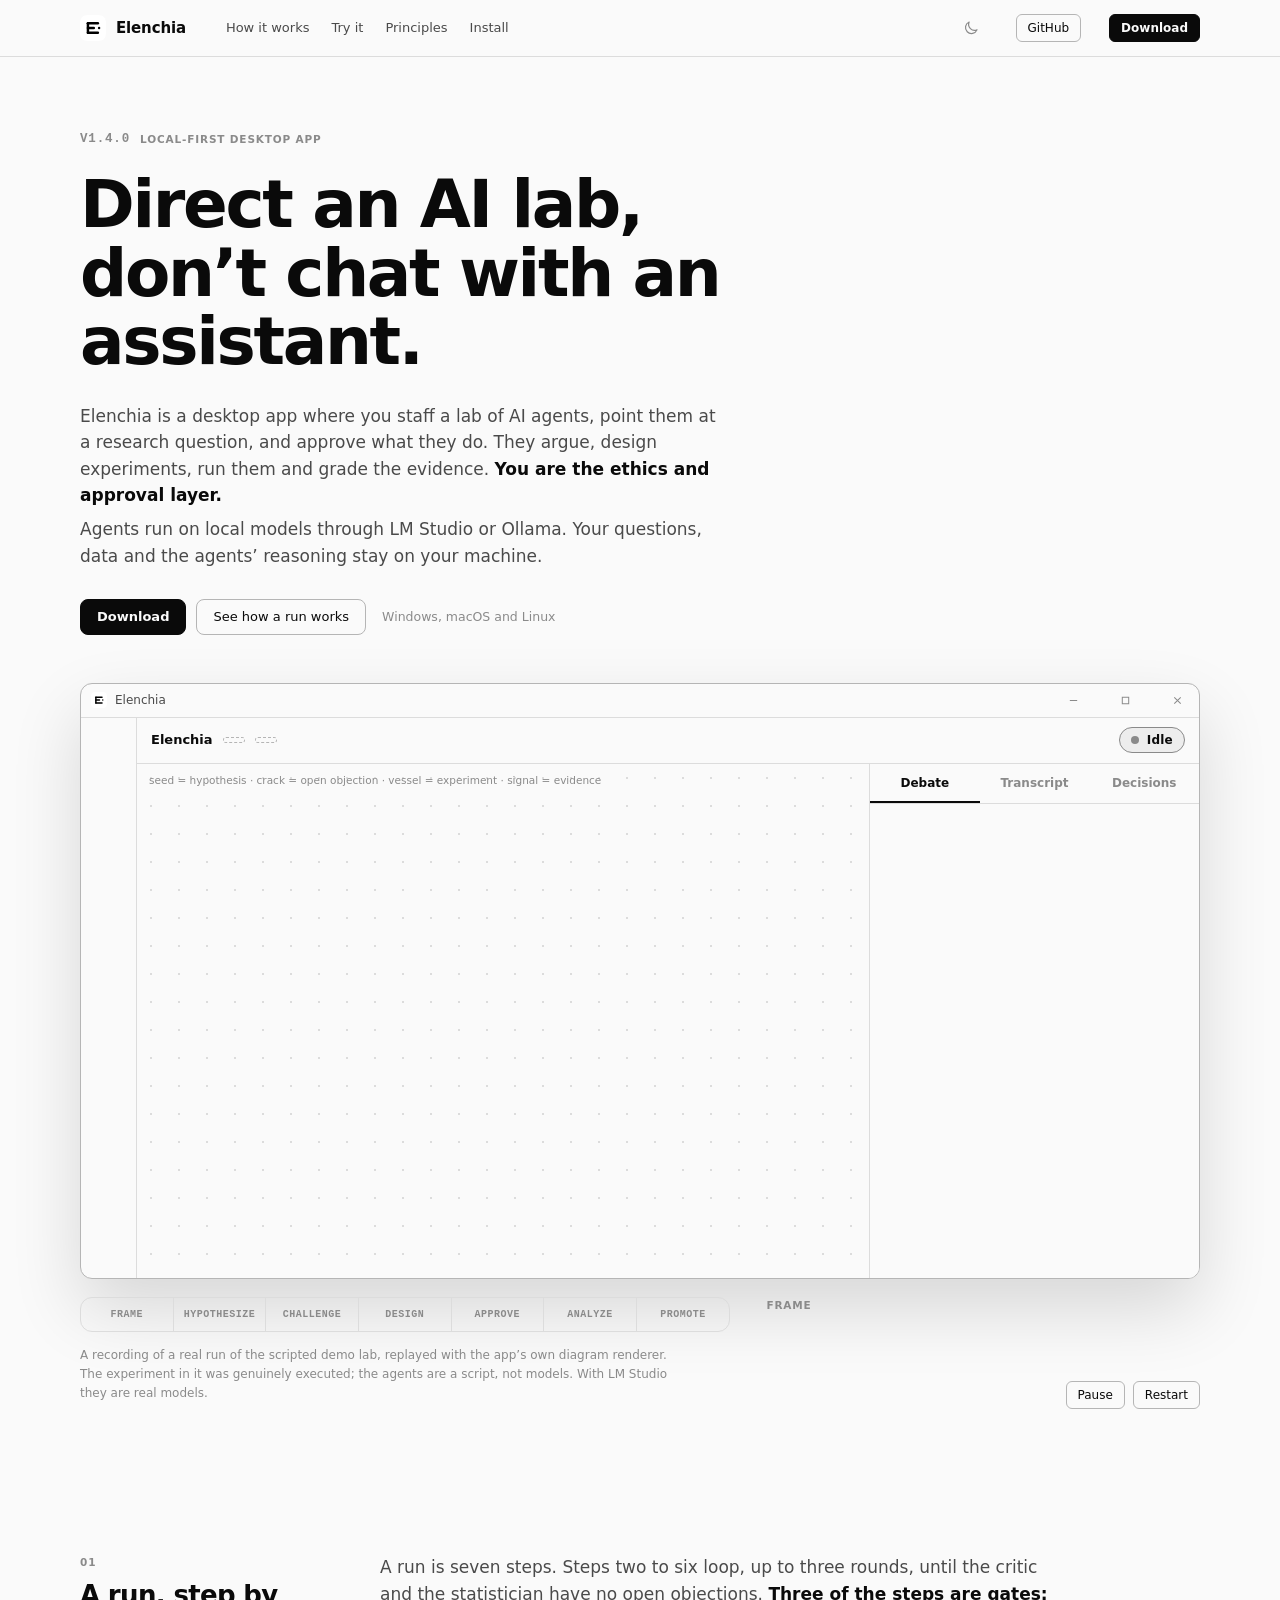
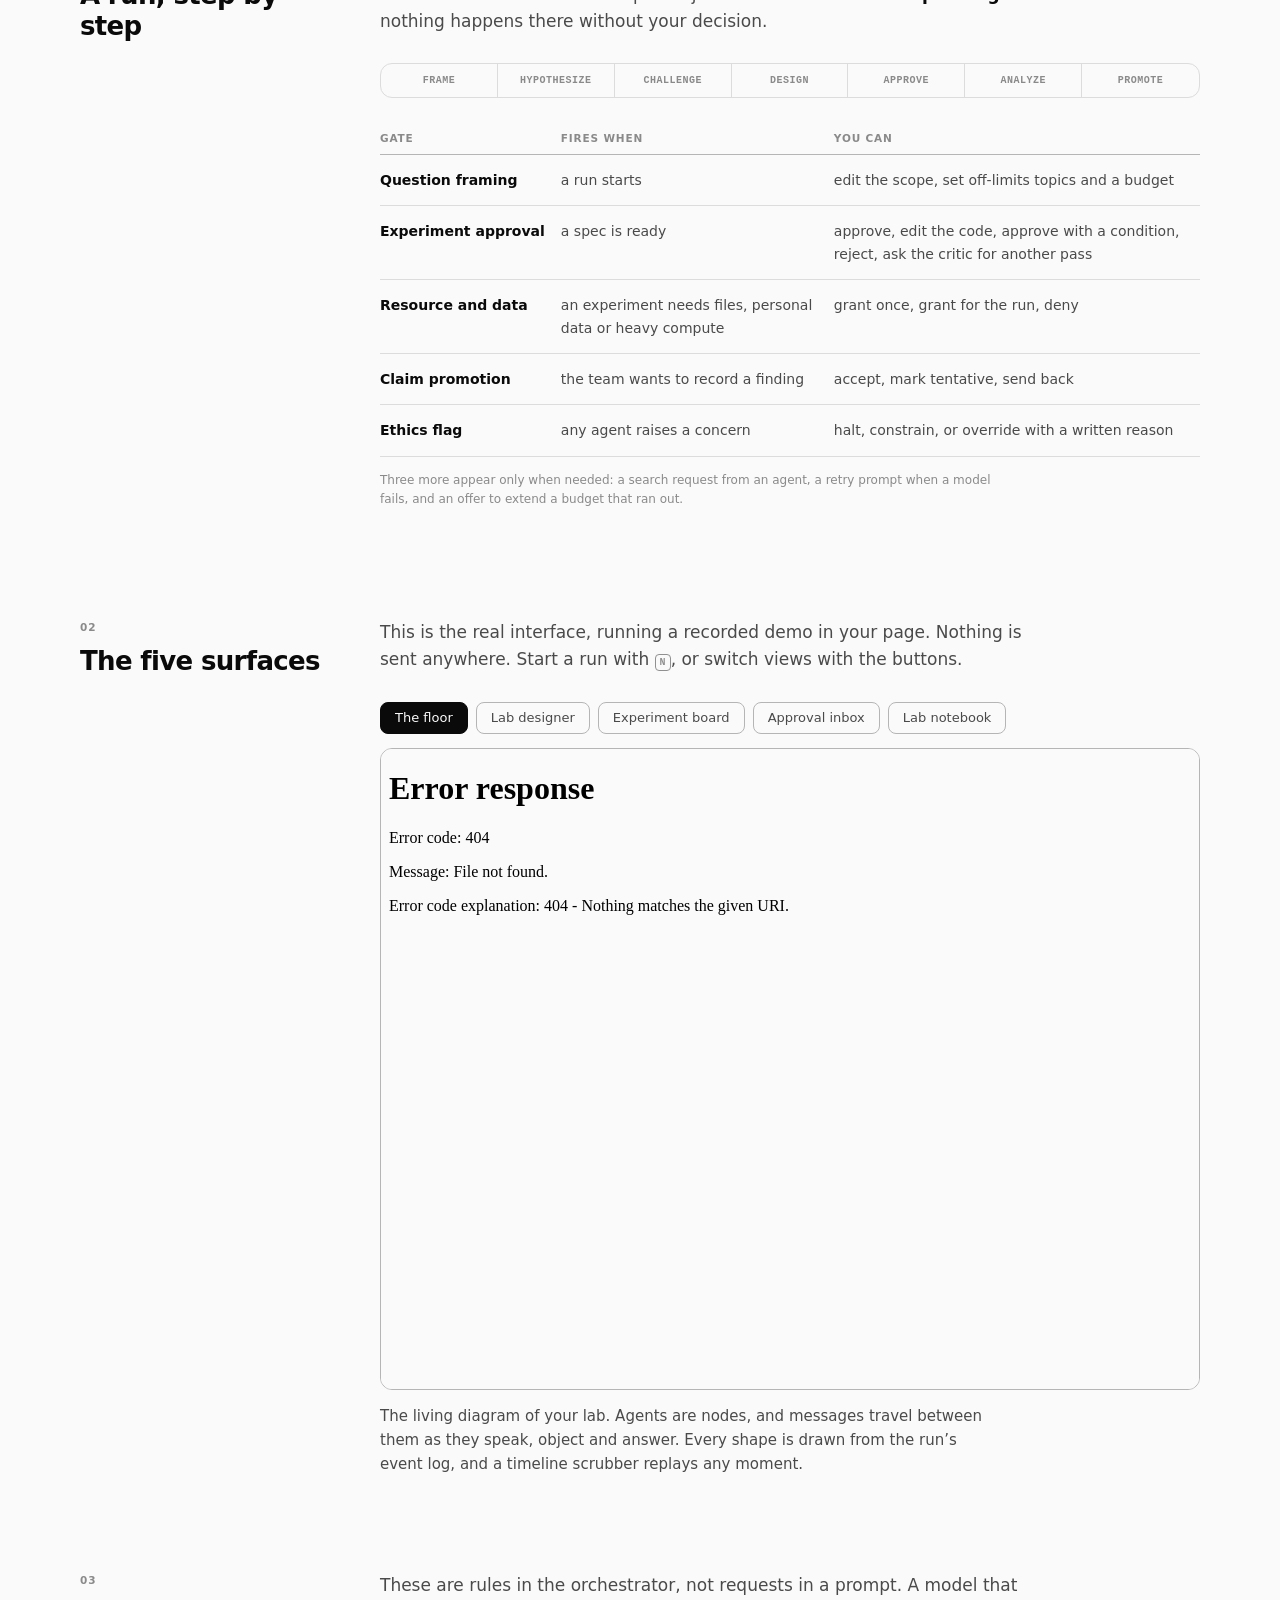
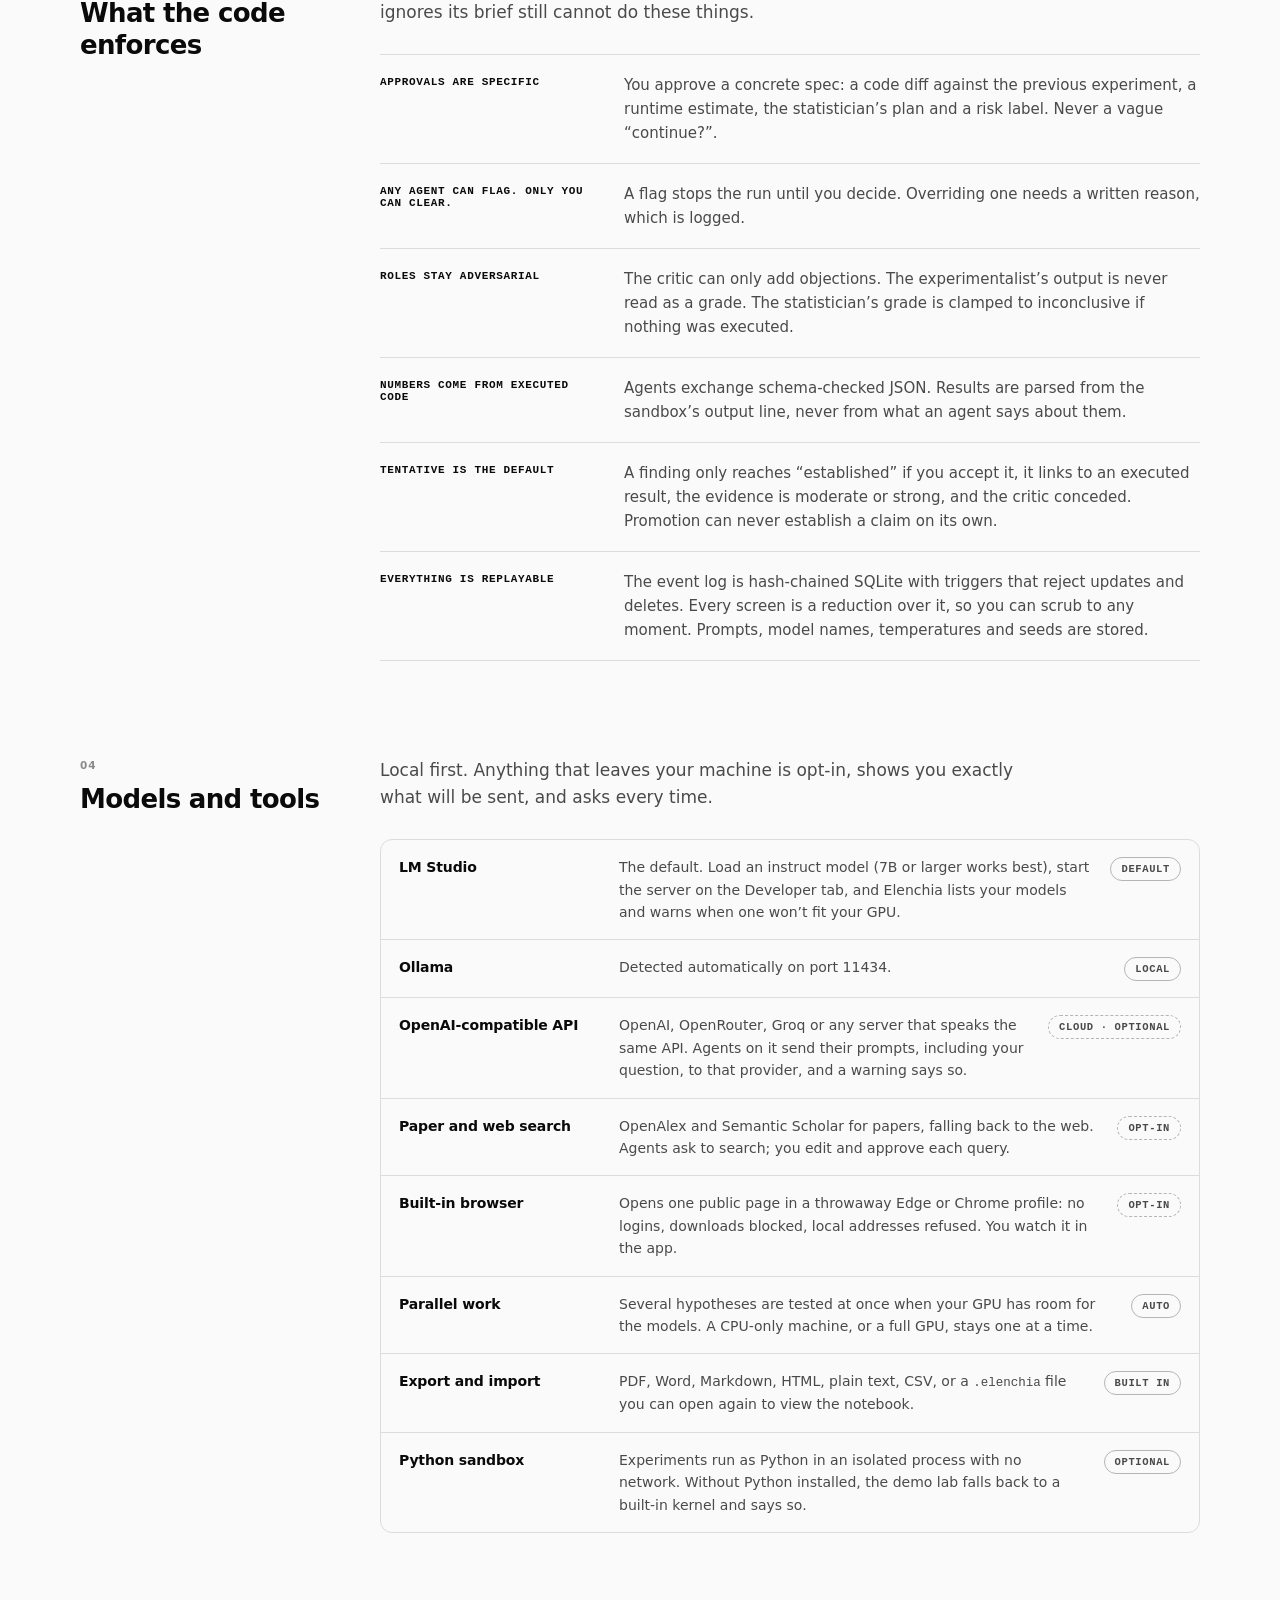
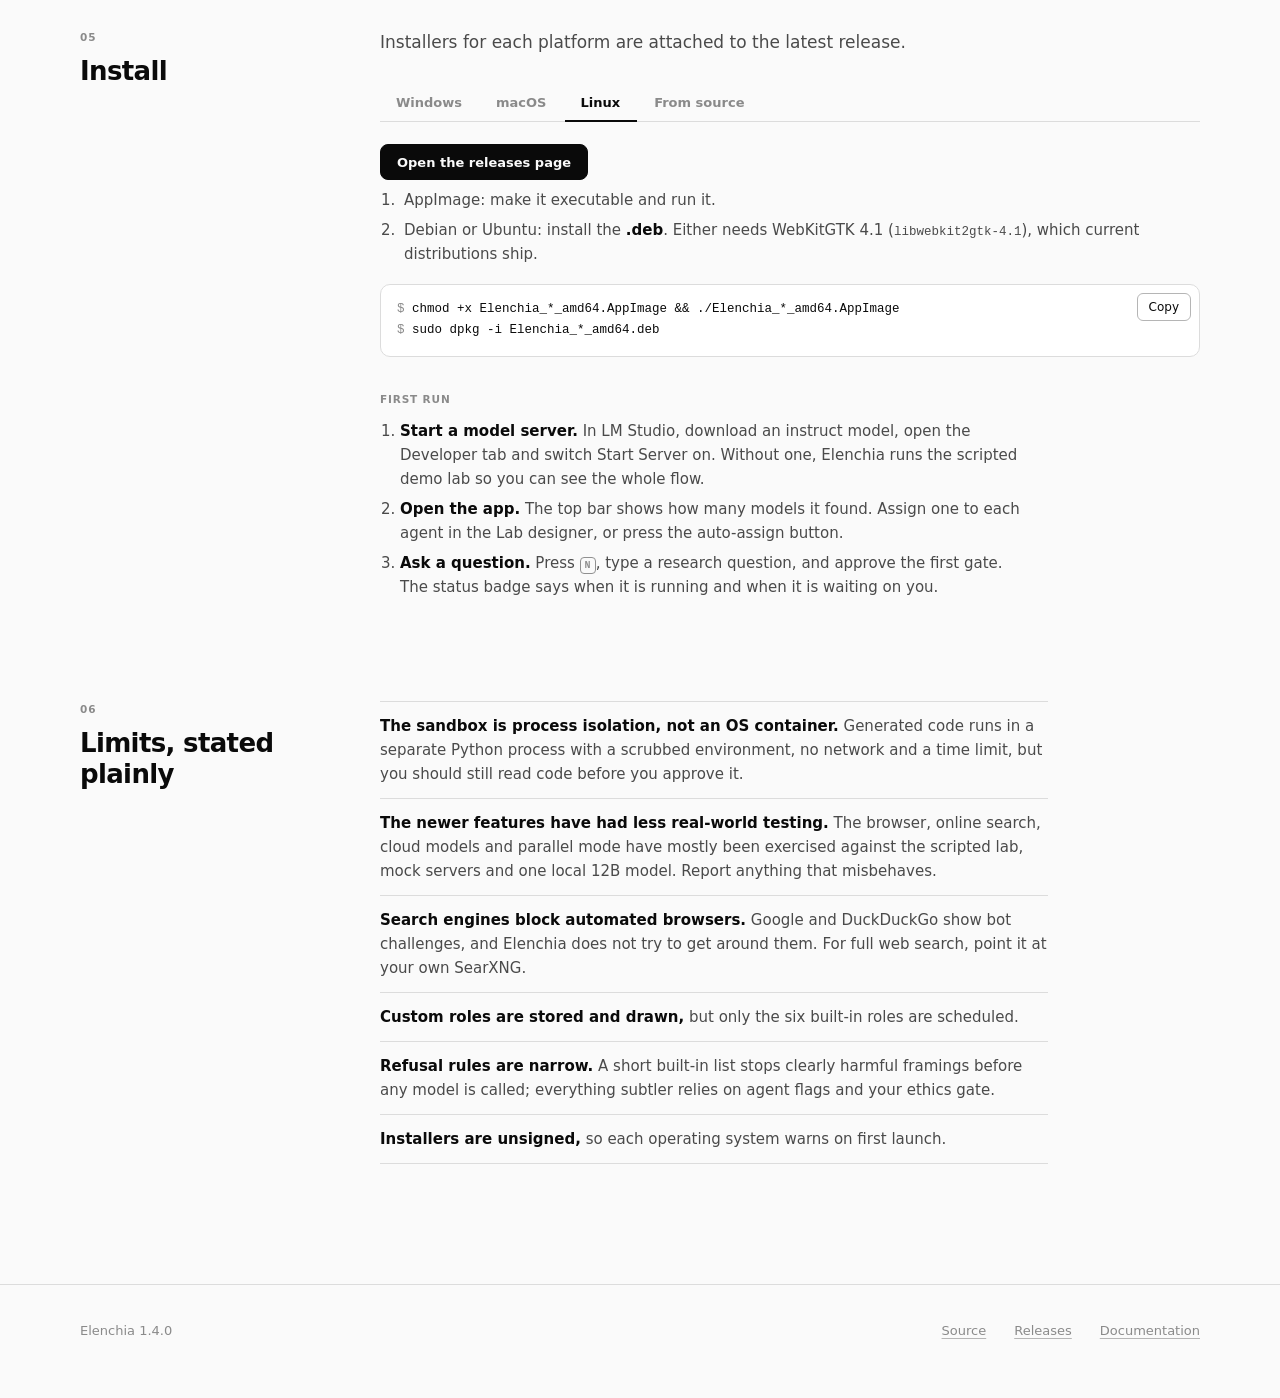
==== site/index.html @ c0928fbc "Website, Pages workflow, and drop the experimental label (version 1.4.0) - site/: project website in" ====
<!doctype html>
<html lang="en" data-theme="dark">
<head>
  <meta charset="utf-8">
  <meta name="viewport" content="width=device-width, initial-scale=1">
  <title>Elenchia: direct an AI lab</title>
  <meta name="description" content="Elenchia is a local-first desktop app. You staff a lab of AI agents, point them at a research question, and approve what they do. Runs on local models through LM Studio or Ollama.">
  <meta name="theme-color" content="#0a0a0a">
  <link rel="icon" href="favicon.svg" type="image/svg+xml">
  <link rel="stylesheet" href="css/site.css">
</head>
<body>

<header class="top">
  <div class="wrap">
    <a class="brand" href="#top"><img src="favicon.svg" alt="">Elenchia</a>
    <nav aria-label="Sections">
      <a href="#how">How it works</a>
      <a href="#try">Try it</a>
      <a href="#principles">Principles</a>
      <a href="#install">Install</a>
    </nav>
    <div class="grow"></div>
    <button class="iconbtn" id="theme" aria-label="Switch light or dark theme" title="Switch light or dark theme"></button>
    <a class="btn sm" href="https://github.com/realaaravdas/Elenchia">GitHub</a>
    <a class="btn primary sm" href="#install">Download</a>
  </div>
</header>

<main id="top">
<section class="hero">
  <div class="wrap">
    <div class="cap"><span class="mono" id="ver">v1.4.0</span><span>Local-first desktop app</span></div>
    <h1>Direct an AI lab, don’t chat with an assistant.</h1>
    <p class="lede">Elenchia is a desktop app where you staff a lab of AI agents, point them at a research question, and approve what they do. They argue, design experiments, run them and grade the evidence. <b>You are the ethics and approval layer.</b></p>
    <p class="lede" style="margin-top:-6px">Agents run on local models through LM Studio or Ollama. Your questions, data and the agents’ reasoning stay on your machine.</p>
    <div class="cta">
      <a class="btn primary" id="cta-dl" href="https://github.com/realaaravdas/Elenchia/releases">Download</a>
      <a class="btn" href="#how">See how a run works</a>
      <span class="note" id="cta-note">Windows, macOS and Linux</span>
    </div>

    <div class="demo" id="demo" aria-label="Animation of a recorded Elenchia run">
      <div class="win">
        <div class="win-bar">
          <img src="favicon.svg" alt=""><span>Elenchia</span><span class="grow"></span>
          <span class="wc"><svg viewBox="0 0 12 12"><path d="M2 6h8"/></svg></span>
          <span class="wc"><svg viewBox="0 0 12 12"><path d="M2.5 2.5h7v7h-7z"/></svg></span>
          <span class="wc"><svg viewBox="0 0 12 12"><path d="M2.5 2.5l7 7M9.5 2.5l-7 7"/></svg></span>
        </div>
        <div class="win-body">
          <nav class="win-rail" id="d-rail" aria-hidden="true"></nav>
          <div class="win-main">
            <div class="win-top">
              <div class="title" id="d-title">Elenchia</div>
              <span class="pill dashed" id="d-phase" hidden></span>
              <span class="pill dashed" id="d-turn" hidden></span>
              <span class="grow"></span>
              <div class="status" id="d-status"><span class="dot"></span><b>Idle</b></div>
            </div>
            <div class="win-cols">
              <div class="win-stage">
                <canvas id="d-canvas" aria-hidden="true"></canvas>
                <div class="legend">seed = hypothesis · crack = open objection · vessel = experiment · signal = evidence</div>
              </div>
              <aside class="win-feed" aria-hidden="true">
                <div class="tabs"><span class="on">Debate</span><span>Transcript</span><span>Decisions</span></div>
                <div class="feed-body" id="d-feed"></div>
              </aside>
            </div>
          </div>
        </div>
      </div>

      <div class="narr">
        <div>
          <div class="steps" id="d-steps">
            <div>Frame</div><div>Hypothesize</div><div>Challenge</div><div>Design</div><div>Approve</div><div>Analyze</div><div>Promote</div>
          </div>
          <p class="fine">A recording of a real run of the scripted demo lab, replayed with the app’s own diagram renderer. The experiment in it was genuinely executed; the agents are a script, not models. With LM Studio they are real models.</p>
        </div>
        <div>
          <div class="caption" aria-live="polite"><div class="cap" id="d-cap-h">Frame</div><p id="d-cap"></p></div>
          <div class="ctl"><button class="btn sm" id="d-play" type="button">Pause</button><button class="btn sm" id="d-restart" type="button">Restart</button></div>
        </div>
      </div>
    </div>
  </div>
</section>

<section class="block" id="how">
  <div class="wrap">
    <div class="side"><div class="cap">01</div><h2>A run, step by step</h2></div>
    <div class="body">
      <p class="lead">A run is seven steps. Steps two to six loop, up to three rounds, until the critic and the statistician have no open objections. <b>Three of the steps are gates:</b> nothing happens there without your decision.</p>
      <div class="steps" style="margin-bottom:34px">
        <div>Frame</div><div>Hypothesize</div><div>Challenge</div><div>Design</div><div>Approve</div><div>Analyze</div><div>Promote</div>
      </div>
      <table class="t">
        <thead><tr><th>Gate</th><th>Fires when</th><th>You can</th></tr></thead>
        <tbody>
          <tr><td>Question framing</td><td>a run starts</td><td>edit the scope, set off-limits topics and a budget</td></tr>
          <tr><td>Experiment approval</td><td>a spec is ready</td><td>approve, edit the code, approve with a condition, reject, ask the critic for another pass</td></tr>
          <tr><td>Resource and data</td><td>an experiment needs files, personal data or heavy compute</td><td>grant once, grant for the run, deny</td></tr>
          <tr><td>Claim promotion</td><td>the team wants to record a finding</td><td>accept, mark tentative, send back</td></tr>
          <tr><td>Ethics flag</td><td>any agent raises a concern</td><td>halt, constrain, or override with a written reason</td></tr>
        </tbody>
      </table>
      <p class="fine" style="margin-top:14px">Three more appear only when needed: a search request from an agent, a retry prompt when a model fails, and an offer to extend a budget that ran out.</p>
    </div>
  </div>
</section>

<section class="block" id="try">
  <div class="wrap">
    <div class="side"><div class="cap">02</div><h2>The five surfaces</h2></div>
    <div class="body">
      <p class="lead">This is the real interface, running a recorded demo in your page. Nothing is sent anywhere. Start a run with <kbd>N</kbd>, or switch views with the buttons.</p>
      <div class="surf" role="group" aria-label="Choose a surface" id="surf"></div>
      <div class="frame"><iframe id="app" src="app/index.html" title="Elenchia interface, browser preview" loading="lazy"></iframe></div>
      <p class="surf-desc" id="surf-desc"></p>
    </div>
  </div>
</section>

<section class="block" id="principles">
  <div class="wrap">
    <div class="side"><div class="cap">03</div><h2>What the code enforces</h2></div>
    <div class="body">
      <p class="lead">These are rules in the orchestrator, not requests in a prompt. A model that ignores its brief still cannot do these things.</p>
      <dl class="rules">
        <div><dt>Approvals are specific</dt><dd>You approve a concrete spec: a code diff against the previous experiment, a runtime estimate, the statistician’s plan and a risk label. Never a vague “continue?”.</dd></div>
        <div><dt>Any agent can flag. Only you can clear.</dt><dd>A flag stops the run until you decide. Overriding one needs a written reason, which is logged.</dd></div>
        <div><dt>Roles stay adversarial</dt><dd>The critic can only add objections. The experimentalist’s output is never read as a grade. The statistician’s grade is clamped to inconclusive if nothing was executed.</dd></div>
        <div><dt>Numbers come from executed code</dt><dd>Agents exchange schema-checked JSON. Results are parsed from the sandbox’s output line, never from what an agent says about them.</dd></div>
        <div><dt>Tentative is the default</dt><dd>A finding only reaches “established” if you accept it, it links to an executed result, the evidence is moderate or strong, and the critic conceded. Promotion can never establish a claim on its own.</dd></div>
        <div><dt>Everything is replayable</dt><dd>The event log is hash-chained SQLite with triggers that reject updates and deletes. Every screen is a reduction over it, so you can scrub to any moment. Prompts, model names, temperatures and seeds are stored.</dd></div>
      </dl>
    </div>
  </div>
</section>

<section class="block" id="stack">
  <div class="wrap">
    <div class="side"><div class="cap">04</div><h2>Models and tools</h2></div>
    <div class="body">
      <p class="lead">Local first. Anything that leaves your machine is opt-in, shows you exactly what will be sent, and asks every time.</p>
      <div class="stack">
        <div><h3>LM Studio</h3><p>The default. Load an instruct model (7B or larger works best), start the server on the Developer tab, and Elenchia lists your models and warns when one won’t fit your GPU.</p><span class="pill">default</span></div>
        <div><h3>Ollama</h3><p>Detected automatically on port 11434.</p><span class="pill">local</span></div>
        <div><h3>OpenAI-compatible API</h3><p>OpenAI, OpenRouter, Groq or any server that speaks the same API. Agents on it send their prompts, including your question, to that provider, and a warning says so.</p><span class="pill dashed">cloud · optional</span></div>
        <div><h3>Paper and web search</h3><p>OpenAlex and Semantic Scholar for papers, falling back to the web. Agents ask to search; you edit and approve each query.</p><span class="pill dashed">opt-in</span></div>
        <div><h3>Built-in browser</h3><p>Opens one public page in a throwaway Edge or Chrome profile: no logins, downloads blocked, local addresses refused. You watch it in the app.</p><span class="pill dashed">opt-in</span></div>
        <div><h3>Parallel work</h3><p>Several hypotheses are tested at once when your GPU has room for the models. A CPU-only machine, or a full GPU, stays one at a time.</p><span class="pill">auto</span></div>
        <div><h3>Export and import</h3><p>PDF, Word, Markdown, HTML, plain text, CSV, or a <span class="mono">.elenchia</span> file you can open again to view the notebook.</p><span class="pill">built in</span></div>
        <div><h3>Python sandbox</h3><p>Experiments run as Python in an isolated process with no network. Without Python installed, the demo lab falls back to a built-in kernel and says so.</p><span class="pill">optional</span></div>
      </div>
    </div>
  </div>
</section>

<section class="block" id="install">
  <div class="wrap">
    <div class="side"><div class="cap">05</div><h2>Install</h2></div>
    <div class="body">
      <p class="lead" id="rel-line">Installers for each platform are attached to the latest release.</p>
      <div class="tabs2" role="tablist" id="os-tabs">
        <button role="tab" aria-selected="true" data-os="windows">Windows</button>
        <button role="tab" aria-selected="false" data-os="mac">macOS</button>
        <button role="tab" aria-selected="false" data-os="linux">Linux</button>
        <button role="tab" aria-selected="false" data-os="source">From source</button>
        <span class="ind" id="os-ind"></span>
      </div>

      <div class="panel" data-panel="windows">
        <div class="dl" data-dl="windows"></div>
        <ol>
          <li>Run the installer. Windows shows <b>“Windows protected your PC”</b> because the build is unsigned: choose <b>More info</b>, then <b>Run anyway</b>.</li>
          <li>Windows 11 already includes the WebView2 runtime the app uses.</li>
        </ol>
      </div>
      <div class="panel" data-panel="mac" hidden>
        <div class="dl" data-dl="mac"></div>
        <ol>
          <li>Pick <b>Apple Silicon</b> (M1 and later) or <b>Intel</b>, open the disk image and drag Elenchia to Applications.</li>
          <li>The build is unsigned, so macOS blocks the first launch. Right-click the app and choose <b>Open</b>, or clear the quarantine flag:</li>
        </ol>
        <pre><span class="p">$ </span>xattr -dr com.apple.quarantine /Applications/Elenchia.app<button class="btn sm copy" type="button" data-copy="xattr -dr com.apple.quarantine /Applications/Elenchia.app">Copy</button></pre>
      </div>
      <div class="panel" data-panel="linux" hidden>
        <div class="dl" data-dl="linux"></div>
        <ol>
          <li>AppImage: make it executable and run it.</li>
          <li>Debian or Ubuntu: install the <b>.deb</b>. Either needs WebKitGTK 4.1 (<span class="mono">libwebkit2gtk-4.1</span>), which current distributions ship.</li>
        </ol>
        <pre><span class="p">$ </span>chmod +x Elenchia_*_amd64.AppImage &amp;&amp; ./Elenchia_*_amd64.AppImage
<span class="p">$ </span>sudo dpkg -i Elenchia_*_amd64.deb<button class="btn sm copy" type="button" data-copy="chmod +x Elenchia_*_amd64.AppImage && ./Elenchia_*_amd64.AppImage">Copy</button></pre>
      </div>
      <div class="panel" data-panel="source" hidden>
        <ol>
          <li>Install Rust (stable). On Windows that means the MSVC toolchain; on Linux, the WebKitGTK and GTK development packages.</li>
          <li>There is no Node toolchain: the interface is plain HTML, CSS and JavaScript.</li>
        </ol>
        <pre><span class="p">$ </span>git clone https://github.com/realaaravdas/Elenchia.git
<span class="p">$ </span>cd Elenchia
<span class="p">$ </span>cargo run --manifest-path src-tauri/Cargo.toml<button class="btn sm copy" type="button" data-copy="git clone https://github.com/realaaravdas/Elenchia.git&#10;cd Elenchia&#10;cargo run --manifest-path src-tauri/Cargo.toml">Copy</button></pre>
      </div>

      <div class="cap" style="margin:34px 0 12px">First run</div>
      <ol class="firstrun" style="margin:0;padding-left:20px;color:var(--fg-dim);max-width:68ch">
        <li style="margin:6px 0"><b style="color:var(--fg)">Start a model server.</b> In LM Studio, download an instruct model, open the Developer tab and switch Start Server on. Without one, Elenchia runs the scripted demo lab so you can see the whole flow.</li>
        <li style="margin:6px 0"><b style="color:var(--fg)">Open the app.</b> The top bar shows how many models it found. Assign one to each agent in the Lab designer, or press the auto-assign button.</li>
        <li style="margin:6px 0"><b style="color:var(--fg)">Ask a question.</b> Press <kbd>N</kbd>, type a research question, and approve the first gate. The status badge says when it is running and when it is waiting on you.</li>
      </ol>
    </div>
  </div>
</section>

<section class="block" id="limits">
  <div class="wrap">
    <div class="side"><div class="cap">06</div><h2>Limits, stated plainly</h2></div>
    <div class="body">
      <ul class="plain">
        <li><b>The sandbox is process isolation, not an OS container.</b> Generated code runs in a separate Python process with a scrubbed environment, no network and a time limit, but you should still read code before you approve it.</li>
        <li><b>The newer features have had less real-world testing.</b> The browser, online search, cloud models and parallel mode have mostly been exercised against the scripted lab, mock servers and one local 12B model. Report anything that misbehaves.</li>
        <li><b>Search engines block automated browsers.</b> Google and DuckDuckGo show bot challenges, and Elenchia does not try to get around them. For full web search, point it at your own SearXNG.</li>
        <li><b>Custom roles are stored and drawn,</b> but only the six built-in roles are scheduled.</li>
        <li><b>Refusal rules are narrow.</b> A short built-in list stops clearly harmful framings before any model is called; everything subtler relies on agent flags and your ethics gate.</li>
        <li><b>Installers are unsigned,</b> so each operating system warns on first launch.</li>
      </ul>
    </div>
  </div>
</section>
</main>

<footer>
  <div class="wrap">
    <span>Elenchia <span id="ver2">1.4.0</span></span>
    <span class="grow"></span>
    <a href="https://github.com/realaaravdas/Elenchia">Source</a>
    <a href="https://github.com/realaaravdas/Elenchia/releases">Releases</a>
    <a href="https://github.com/realaaravdas/Elenchia#readme">Documentation</a>
  </div>
</footer>

<script type="module" src="js/site.js"></script>
<script type="module" src="js/demo.js"></script>
</body>
</html>
---- site/css/site.css ----
/* Elenchia website. Same tokens and rules as the app: black and white, meaning carried
   by weight, spacing, fill and outline. The only colour is the run-status dot, as in the app. */
:root, :root[data-theme="dark"] {
  --bg: #0a0a0a; --bg-raise: #111111; --bg-hover: #181818; --bg-solid: #000000;
  --line: #262626; --line-strong: #3d3d3d;
  --fg: #fafafa; --fg-dim: #b0b0b0; --fg-mute: #737373;
  --inv-bg: #fafafa; --inv-fg: #0a0a0a;
  --sans: "Inter", "Helvetica Neue", "Segoe UI Variable Text", "Segoe UI", system-ui, sans-serif;
  --mono: "JetBrains Mono", "Cascadia Mono", "SF Mono", Consolas, "Liberation Mono", monospace;
  --st-run: #34d399; --st-wait: #fbbf24; --st-done: #34d399;
  color-scheme: dark;
}
:root[data-theme="light"] {
  --bg: #fafafa; --bg-raise: #f1f1f1; --bg-hover: #e8e8e8; --bg-solid: #ffffff;
  --line: #dcdcdc; --line-strong: #b5b5b5;
  --fg: #0a0a0a; --fg-dim: #4a4a4a; --fg-mute: #8a8a8a;
  --inv-bg: #0a0a0a; --inv-fg: #fafafa;
  --st-run: #059669; --st-wait: #b45309; --st-done: #059669;
  color-scheme: light;
}
* { box-sizing: border-box; }
html { scroll-behavior: smooth; scroll-padding-top: 72px; }
body { margin: 0; background: var(--bg); color: var(--fg); font: 15px/1.6 var(--sans); -webkit-font-smoothing: antialiased; }
::selection { background: var(--fg); color: var(--bg); }
a { color: inherit; text-decoration-color: var(--line-strong); text-underline-offset: 3px; }
a:hover { text-decoration-color: var(--fg); }
code, pre, .mono { font-family: var(--mono); font-size: 12.5px; }
h1, h2, h3 { margin: 0; font-weight: 600; letter-spacing: -0.02em; }
p { margin: 0 0 14px; }
.dim { color: var(--fg-dim); } .mute { color: var(--fg-mute); }
.cap { text-transform: uppercase; letter-spacing: .08em; font-size: 10.5px; color: var(--fg-mute); font-weight: 600; }
.wrap { width: min(1120px, calc(100% - 48px)); margin: 0 auto; }
:focus-visible { outline: 2px solid var(--fg); outline-offset: 3px; }

/* ---------- header ---------- */
.top { position: sticky; top: 0; z-index: 50; background: color-mix(in srgb, var(--bg) 94%, transparent); border-bottom: 1px solid var(--line); backdrop-filter: blur(8px); }
.top .wrap { display: flex; align-items: center; gap: 28px; height: 56px; }
.brand { display: flex; align-items: center; gap: 10px; font-weight: 600; text-decoration: none; letter-spacing: -0.01em; }
.brand img { width: 26px; height: 26px; border-radius: 7px; }
:root[data-theme="light"] .brand img, :root[data-theme="light"] .win-bar img { filter: invert(1); }
.top nav { display: flex; gap: 22px; margin-left: 12px; font-size: 13px; color: var(--fg-dim); }
.top nav a { text-decoration: none; padding: 4px 0; }
.top nav a:hover { color: var(--fg); }
.top .grow { flex: 1; }
.iconbtn { width: 34px; height: 34px; border-radius: 9px; border: 1px solid transparent; background: none; color: var(--fg-mute); cursor: pointer; display: grid; place-items: center; }
.iconbtn:hover { color: var(--fg); background: var(--bg-hover); }
.iconbtn svg { width: 18px; height: 18px; stroke: currentColor; fill: none; stroke-width: 1.6; stroke-linecap: round; stroke-linejoin: round; }

/* ---------- controls (same as the app) ---------- */
.btn { display: inline-flex; align-items: center; gap: 8px; height: 36px; padding: 0 16px; border-radius: 8px; border: 1px solid var(--line-strong); background: transparent; color: var(--fg); font: 500 13px var(--sans); text-decoration: none; cursor: pointer; white-space: nowrap; }
.btn:hover { background: var(--bg-hover); border-color: var(--fg-mute); }
.btn.primary { background: var(--inv-bg); color: var(--inv-fg); border-color: var(--inv-bg); font-weight: 600; }
.btn.primary:hover { opacity: .88; background: var(--inv-bg); }
.btn.sm { height: 28px; padding: 0 11px; font-size: 12px; border-radius: 6px; }
.pill { display: inline-flex; align-items: center; gap: 6px; padding: 2px 10px; border-radius: 99px; border: 1px solid var(--line-strong); font: 600 10.5px/18px var(--mono); text-transform: uppercase; letter-spacing: .06em; color: var(--fg-dim); white-space: nowrap; }
.pill.dashed { border-style: dashed; } .pill.solid { background: var(--inv-bg); color: var(--inv-fg); border-color: var(--inv-bg); }
kbd { font: 600 10px/1 var(--mono); border: 1px solid currentColor; border-radius: 4px; padding: 2px 4px; opacity: .6; }

/* ---------- hero ---------- */
.hero { padding: 72px 0 40px; }
.hero .cap { display: flex; gap: 10px; align-items: center; margin-bottom: 22px; }
.hero h1 { font-size: clamp(36px, 5.6vw, 66px); line-height: 1.04; letter-spacing: -0.035em; max-width: 15ch; }
.hero .lede { margin-top: 26px; max-width: 60ch; font-size: 17px; color: var(--fg-dim); line-height: 1.55; }
.hero .lede b { color: var(--fg); font-weight: 600; }
.hero .cta { display: flex; flex-wrap: wrap; gap: 10px; margin-top: 30px; align-items: center; }
.hero .cta .note { font-size: 12.5px; color: var(--fg-mute); margin-left: 6px; }

/* ---------- the animated window (a recorded run, drawn by the app's own renderer) ---------- */
.demo { margin-top: 48px; }
.win { border: 1px solid var(--line-strong); border-radius: 12px; overflow: hidden; background: var(--bg); box-shadow: 0 30px 80px rgba(0,0,0,.45); }
:root[data-theme="light"] .win { box-shadow: 0 30px 70px rgba(0,0,0,.14); }
.win-bar { height: 34px; display: flex; align-items: center; gap: 8px; padding-left: 10px; border-bottom: 1px solid var(--line); font-size: 12px; color: var(--fg-dim); user-select: none; }
.win-bar img { width: 16px; height: 16px; border-radius: 4px; }
.win-bar .grow { flex: 1; }
.win-bar .wc { width: 44px; height: 100%; display: grid; place-items: center; color: var(--fg-mute); }
.win-bar .wc svg { width: 11px; height: 11px; stroke: currentColor; fill: none; stroke-width: 1.1; }
.win-body { display: grid; grid-template-columns: 56px 1fr; height: 560px; }
.win-rail { border-right: 1px solid var(--line); display: flex; flex-direction: column; align-items: center; padding: 10px 0; gap: 4px; position: relative; }
.win-rail .logo { width: 30px; height: 30px; border-radius: 8px; margin-bottom: 12px; }
:root[data-theme="light"] .win-rail .logo { filter: invert(1); }
.win-rail i { width: 38px; height: 38px; border-radius: 9px; display: grid; place-items: center; color: var(--fg-mute); position: relative; z-index: 1; }
.win-rail i svg { width: 18px; height: 18px; stroke: currentColor; fill: none; stroke-width: 1.6; stroke-linecap: round; stroke-linejoin: round; }
.win-rail i.on { background: var(--inv-bg); color: var(--inv-fg); }
.win-main { display: grid; grid-template-rows: 46px 1fr; min-width: 0; }
.win-top { display: flex; align-items: center; gap: 10px; padding: 0 14px; border-bottom: 1px solid var(--line); min-width: 0; }
.win-top .title { font-weight: 600; font-size: 13px; white-space: nowrap; overflow: hidden; text-overflow: ellipsis; min-width: 0; flex: 0 1 auto; max-width: 44%; }
.win-top .grow { flex: 1; }
.win-cols { display: grid; grid-template-columns: minmax(0, 1fr) 330px; min-height: 0; }
.win-stage { position: relative; min-width: 0; background-image: radial-gradient(var(--line) 1px, transparent 1px); background-size: 28px 28px; }
.win-stage canvas { position: absolute; inset: 0; width: 100%; height: 100%; display: block; }
.win-stage .legend { position: absolute; left: 12px; top: 8px; right: 12px; font-size: 10.5px; color: var(--fg-mute); pointer-events: none; }
.win-feed { border-left: 1px solid var(--line); display: flex; flex-direction: column; min-height: 0; background: var(--bg); }
.win-feed .tabs { display: flex; border-bottom: 1px solid var(--line); }
.win-feed .tabs span { flex: 1; text-align: center; padding: 10px; font-weight: 600; font-size: 12px; color: var(--fg-mute); }
.win-feed .tabs span.on { color: var(--fg); box-shadow: inset 0 -2px 0 var(--fg); }
.feed-body { flex: 1; overflow: hidden; padding: 10px; display: flex; flex-direction: column; justify-content: flex-end; gap: 8px; }
.hcard { border: 1px solid var(--line); border-radius: 10px; padding: 10px 11px; background: var(--bg-raise); font-size: 12px; }
.hcard .hd { display: flex; gap: 8px; align-items: center; margin-bottom: 5px; }
.hcard .claim { font-weight: 600; font-size: 12.5px; line-height: 1.4; }
.hcard .pred { color: var(--fg-mute); margin-top: 3px; }
.hcard .obj { margin-top: 8px; padding-left: 10px; border-left: 1px solid var(--line-strong); }
.hcard .obj .o-cap { font: 600 9.5px var(--mono); text-transform: uppercase; letter-spacing: .06em; color: var(--fg-mute); }
.hcard .obj .o-text { font-weight: 600; font-size: 12px; margin-top: 2px; }
.hcard .obj .o-ans { color: var(--fg-dim); margin-top: 5px; padding-left: 10px; border-left: 1px dashed var(--line-strong); }
.hcard .obj.done .o-text { text-decoration: line-through; color: var(--fg-mute); font-weight: 500; }
.gatecard { border: 1px solid var(--fg); border-radius: 10px; padding: 11px; background: var(--bg-solid); font-size: 12px; }
.gatecard .g-t { font-weight: 600; font-size: 13px; margin: 4px 0 6px; }
.gatecard .g-b { color: var(--fg-dim); margin-bottom: 10px; }
.gatecard .row { display: flex; gap: 8px; }
.gatecard .btn { height: 28px; font-size: 12px; border-radius: 6px; padding: 0 11px; transition: transform .12s, background .12s; }
.gatecard .btn.press { transform: scale(.94); background: var(--fg); color: var(--bg); }
.gatecard.done { border-color: var(--line); }
.gatecard.done .g-b::before { content: "✓ "; }
.evcard { border: 1px solid var(--line); border-radius: 10px; padding: 10px 11px; background: var(--bg-raise); font-size: 12px; }
.evcard .meter { display: inline-flex; gap: 3px; vertical-align: middle; margin-right: 8px; }
.evcard .meter i { width: 6px; height: 14px; border: 1px solid var(--fg); display: inline-block; }
.evcard .meter i.f { background: var(--fg); }
.new { animation: rise .45s ease both; }
@keyframes rise { from { opacity: 0; transform: translateY(8px); } to { opacity: 1; transform: none; } }

/* run status badge, as in the app's top bar */
.status { --c: var(--fg-mute); display: inline-flex; align-items: center; gap: 8px; height: 26px; padding: 0 11px; border-radius: 99px; border: 1px solid var(--c); font-size: 12px; white-space: nowrap; min-width: 0; background: color-mix(in srgb, var(--c) 12%, transparent); }
.status b { font-weight: 600; letter-spacing: .02em; }
.status .sd { color: var(--fg-dim); overflow: hidden; text-overflow: ellipsis; max-width: 190px; }
.status .dot { width: 8px; height: 8px; border-radius: 50%; background: var(--c); flex: none; }
.status.run { --c: var(--st-run); } .status.wait { --c: var(--st-wait); } .status.done { --c: var(--st-done); }
.status.run .dot { animation: pulse 1.2s ease-in-out infinite; }
.status.wait .dot { animation: blink 1s steps(2, start) infinite; }
@keyframes pulse { 0% { box-shadow: 0 0 0 0 color-mix(in srgb, var(--c) 70%, transparent); } 70% { box-shadow: 0 0 0 8px transparent; } 100% { box-shadow: 0 0 0 0 transparent; } }
@keyframes blink { 50% { opacity: .25; } }

/* narration under the window */
.narr { margin-top: 18px; display: grid; grid-template-columns: minmax(0, 1.5fr) minmax(0, 1fr); gap: 36px; align-items: start; }
.steps { display: grid; grid-template-columns: repeat(7, 1fr); border: 1px solid var(--line); border-radius: 12px; overflow: hidden; }
.steps div { padding: 11px 4px; text-align: center; font: 600 10px var(--mono); text-transform: uppercase; letter-spacing: .05em; color: var(--fg-mute); border-right: 1px solid var(--line); transition: background .3s, color .3s; }
.steps div:last-child { border-right: 0; }
.steps div.on { background: var(--inv-bg); color: var(--inv-fg); }
.steps div.gate::after { content: "●"; display: block; font-size: 8px; margin-top: 3px; }
.caption { min-height: 4.8em; }
.caption .cap { margin-bottom: 6px; }
.caption p { margin: 0; color: var(--fg-dim); max-width: 52ch; transition: opacity .25s; }
.caption p b { color: var(--fg); font-weight: 600; }
.ctl { display: flex; gap: 8px; align-items: center; justify-content: flex-end; margin-top: 12px; }
.fine { font-size: 12px; color: var(--fg-mute); margin-top: 14px; max-width: 80ch; }

/* ---------- sections ---------- */
.block { padding: 96px 0 0; }
.block > .wrap { display: grid; grid-template-columns: 260px minmax(0, 1fr); gap: 40px; }
.block .side { position: sticky; top: 84px; align-self: start; }
.block .side .cap { margin-bottom: 10px; }
.block h2 { font-size: 26px; line-height: 1.2; letter-spacing: -0.025em; max-width: 14ch; }
.block .body { min-width: 0; }
.lead { font-size: 17px; color: var(--fg-dim); max-width: 62ch; margin-bottom: 28px; }
.lead b { color: var(--fg); font-weight: 600; }

table.t { width: 100%; border-collapse: collapse; font-size: 14px; }
table.t th { text-align: left; font: 600 10.5px var(--sans); text-transform: uppercase; letter-spacing: .08em; color: var(--fg-mute); padding: 0 16px 10px 0; border-bottom: 1px solid var(--line-strong); }
table.t td { padding: 14px 16px 14px 0; border-bottom: 1px solid var(--line); vertical-align: top; color: var(--fg-dim); }
table.t td:first-child { color: var(--fg); font-weight: 600; white-space: nowrap; }

.surf { display: flex; flex-wrap: wrap; gap: 8px; margin: 0 0 14px; }
.surf button { height: 32px; padding: 0 14px; border-radius: 8px; border: 1px solid var(--line-strong); background: transparent; color: var(--fg-dim); font: 500 13px var(--sans); cursor: pointer; }
.surf button:hover { color: var(--fg); background: var(--bg-hover); }
.surf button[aria-pressed="true"] { background: var(--inv-bg); color: var(--inv-fg); border-color: var(--inv-bg); }
.frame { border: 1px solid var(--line-strong); border-radius: 12px; overflow: hidden; background: var(--bg); }
.frame iframe { display: block; width: 100%; height: 640px; border: 0; background: var(--bg); }
.surf-desc { margin: 14px 0 0; color: var(--fg-dim); max-width: 64ch; min-height: 3.2em; }

dl.rules { margin: 0; }
dl.rules > div { display: grid; grid-template-columns: 220px minmax(0, 1fr); gap: 24px; padding: 18px 0; border-top: 1px solid var(--line); }
dl.rules > div:last-child { border-bottom: 1px solid var(--line); }
dl.rules dt { font: 600 11px var(--mono); text-transform: uppercase; letter-spacing: .06em; color: var(--fg); padding-top: 3px; }
dl.rules dd { margin: 0; color: var(--fg-dim); max-width: 62ch; }

.stack { border: 1px solid var(--line); border-radius: 12px; overflow: hidden; }
.stack > div { display: grid; grid-template-columns: 200px minmax(0, 1fr) auto; gap: 20px; padding: 16px 18px; border-top: 1px solid var(--line); align-items: baseline; }
.stack > div:first-child { border-top: 0; }
.stack h3 { font-size: 14px; letter-spacing: -0.01em; }
.stack p { margin: 0; color: var(--fg-dim); font-size: 14px; }

.tabs2 { display: flex; gap: 2px; border-bottom: 1px solid var(--line); position: relative; margin-bottom: 22px; }
.tabs2 button { background: none; border: 0; padding: 11px 16px; cursor: pointer; color: var(--fg-mute); font: 600 13px var(--sans); transition: color .25s; }
.tabs2 button[aria-selected="true"] { color: var(--fg); }
.tabs2 .ind { position: absolute; left: 0; bottom: -1px; height: 2px; background: var(--fg); width: 0; transition: transform .34s cubic-bezier(.4,0,.2,1), width .34s cubic-bezier(.4,0,.2,1); }
.panel[hidden] { display: none; }
.panel ol { margin: 0 0 18px; padding-left: 20px; color: var(--fg-dim); }
.panel ol li { margin: 6px 0; padding-left: 4px; }
.panel ol li b { color: var(--fg); font-weight: 600; }
.dl { display: flex; flex-wrap: wrap; gap: 10px; margin: 0 0 8px; }
pre { background: var(--bg-solid); border: 1px solid var(--line); border-radius: 10px; padding: 14px 16px; overflow: auto; margin: 0 0 14px; position: relative; line-height: 1.7; }
pre .p { color: var(--fg-mute); user-select: none; }
.copy { position: absolute; top: 8px; right: 8px; }
.warn { border: 1px dashed var(--line-strong); border-radius: 10px; padding: 12px 14px; color: var(--fg-dim); font-size: 13.5px; margin: 0 0 14px; }
.warn b { color: var(--fg); }

ul.plain { list-style: none; padding: 0; margin: 0; }
ul.plain li { padding: 12px 0; border-top: 1px solid var(--line); color: var(--fg-dim); max-width: 70ch; }
ul.plain li:last-child { border-bottom: 1px solid var(--line); }
ul.plain li b { color: var(--fg); font-weight: 600; }

footer { margin-top: 120px; border-top: 1px solid var(--line); padding: 36px 0 56px; color: var(--fg-mute); font-size: 13px; }
footer .wrap { display: flex; gap: 28px; flex-wrap: wrap; align-items: center; }
footer .grow { flex: 1; }

/* ---------- responsive ---------- */
@media (max-width: 980px) {
  .block > .wrap { grid-template-columns: 1fr; gap: 18px; }
  .block .side { position: static; } .block h2 { max-width: none; }
  .narr { grid-template-columns: 1fr; gap: 18px; }
  .win-cols { grid-template-columns: 1fr; } .win-feed { display: none; }
  dl.rules > div { grid-template-columns: 1fr; gap: 4px; }
  .stack > div { grid-template-columns: 1fr; gap: 4px; }
  .top nav { display: none; }
}
@media (max-width: 640px) {
  .win-body { grid-template-columns: 1fr; height: 420px; } .win-rail { display: none; }
  .steps div { font-size: 8.5px; padding: 9px 2px; letter-spacing: 0; }
  .frame iframe { height: 520px; }
  .hero { padding-top: 44px; }
}
@media (prefers-reduced-motion: reduce) { html { scroll-behavior: auto; } .new, .status .dot, .tabs2 .ind { animation: none; transition: none; } }
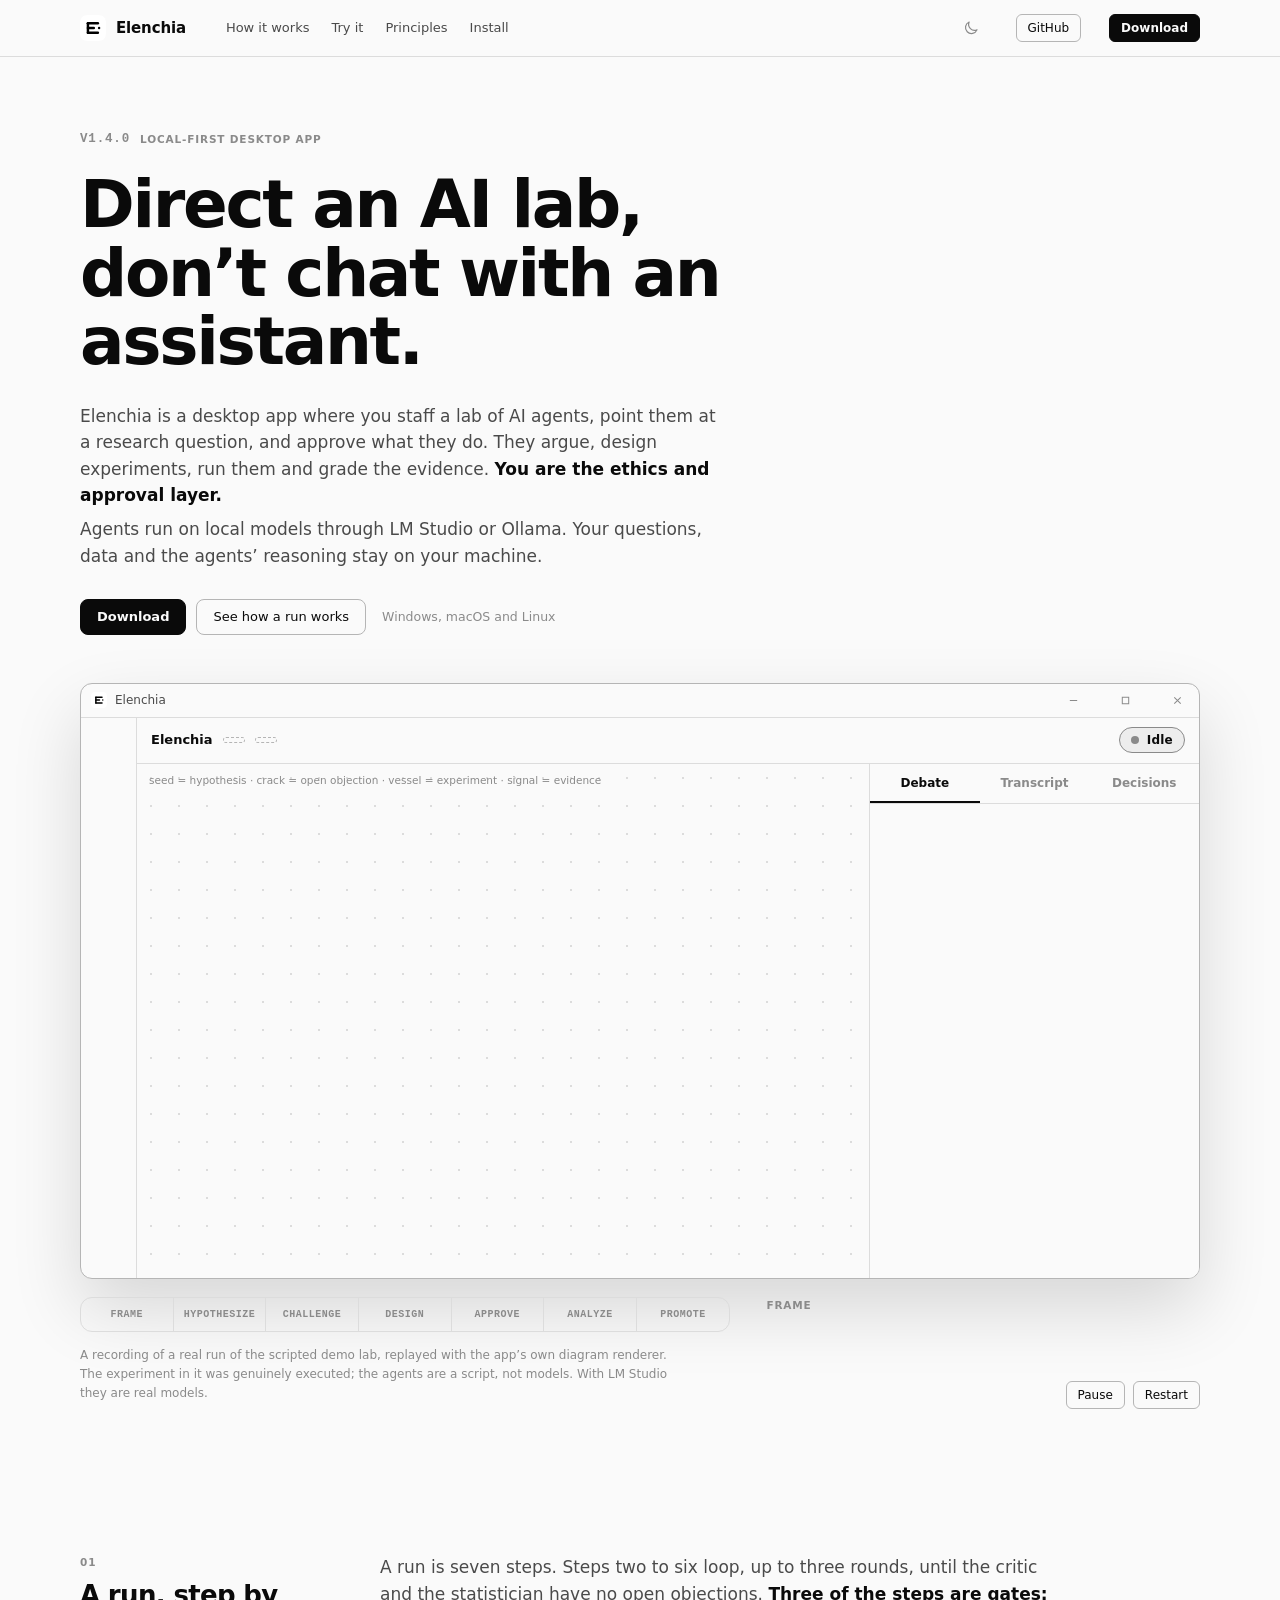
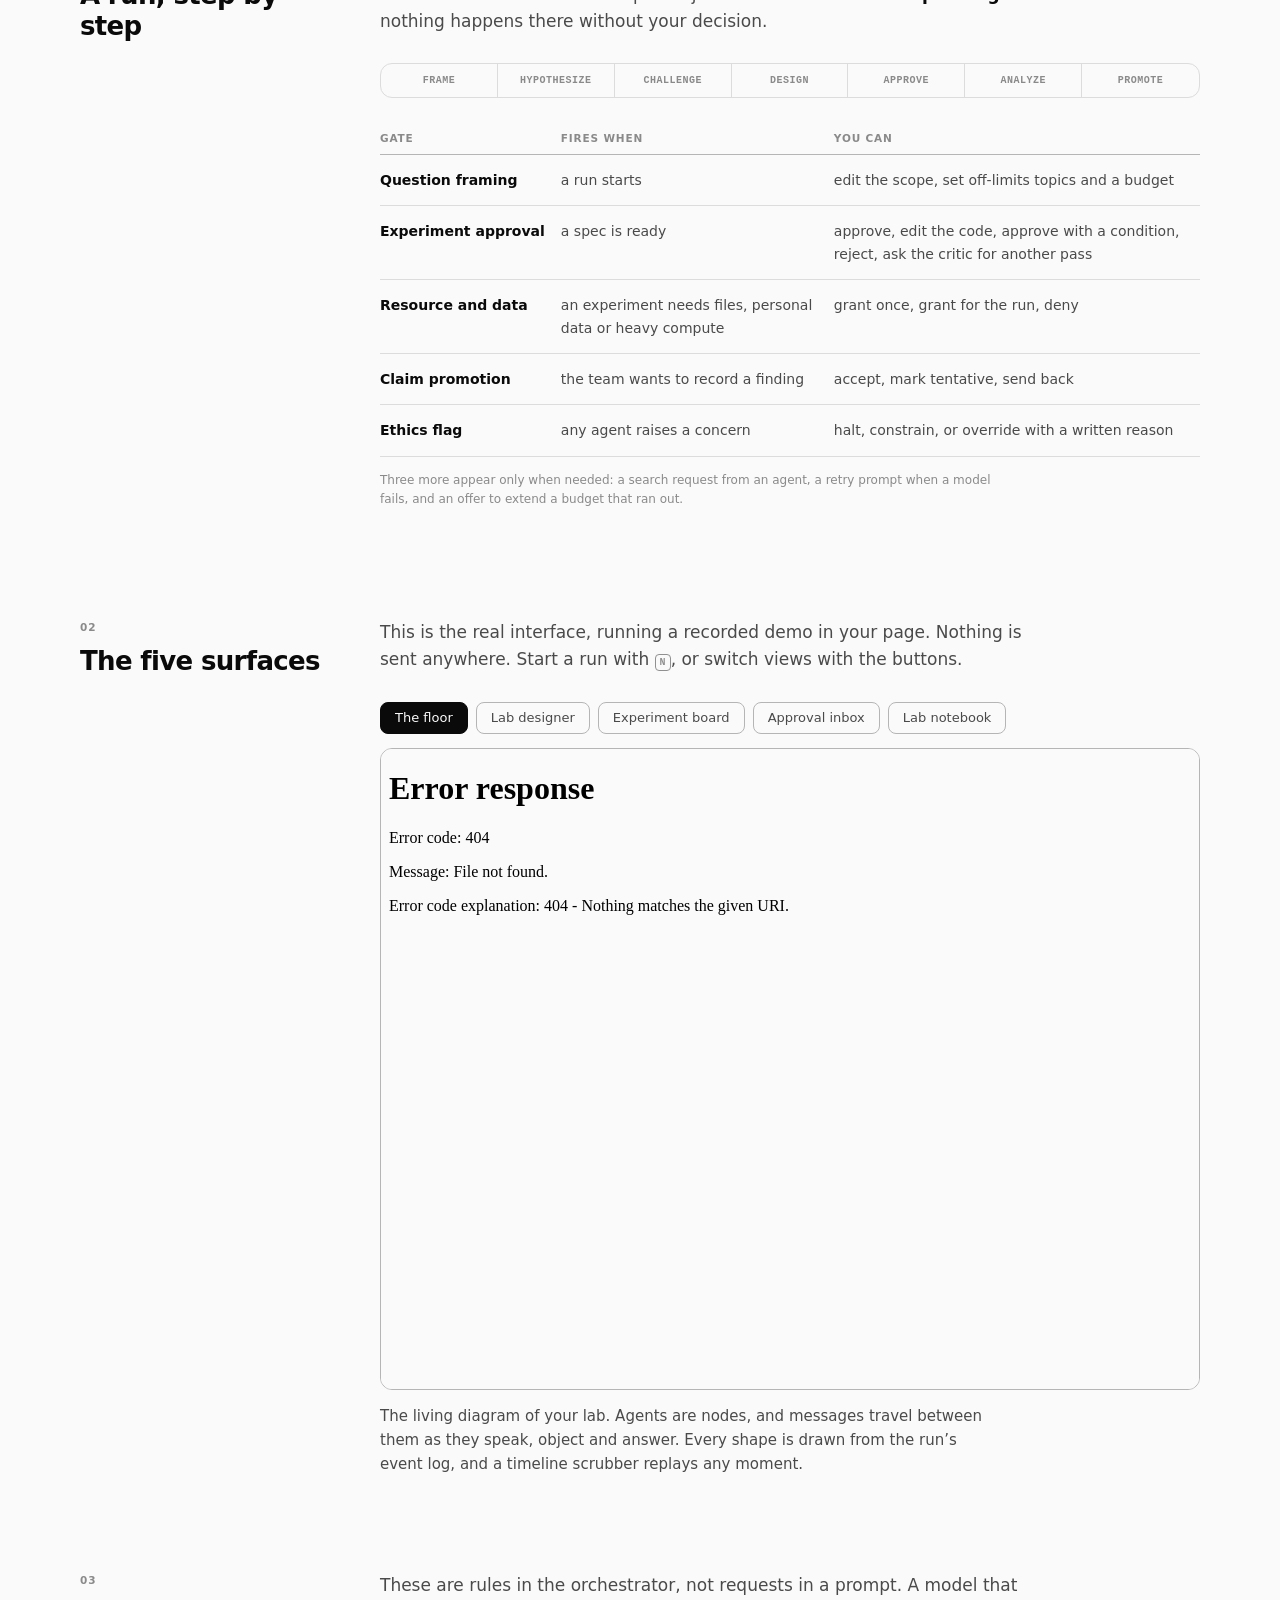
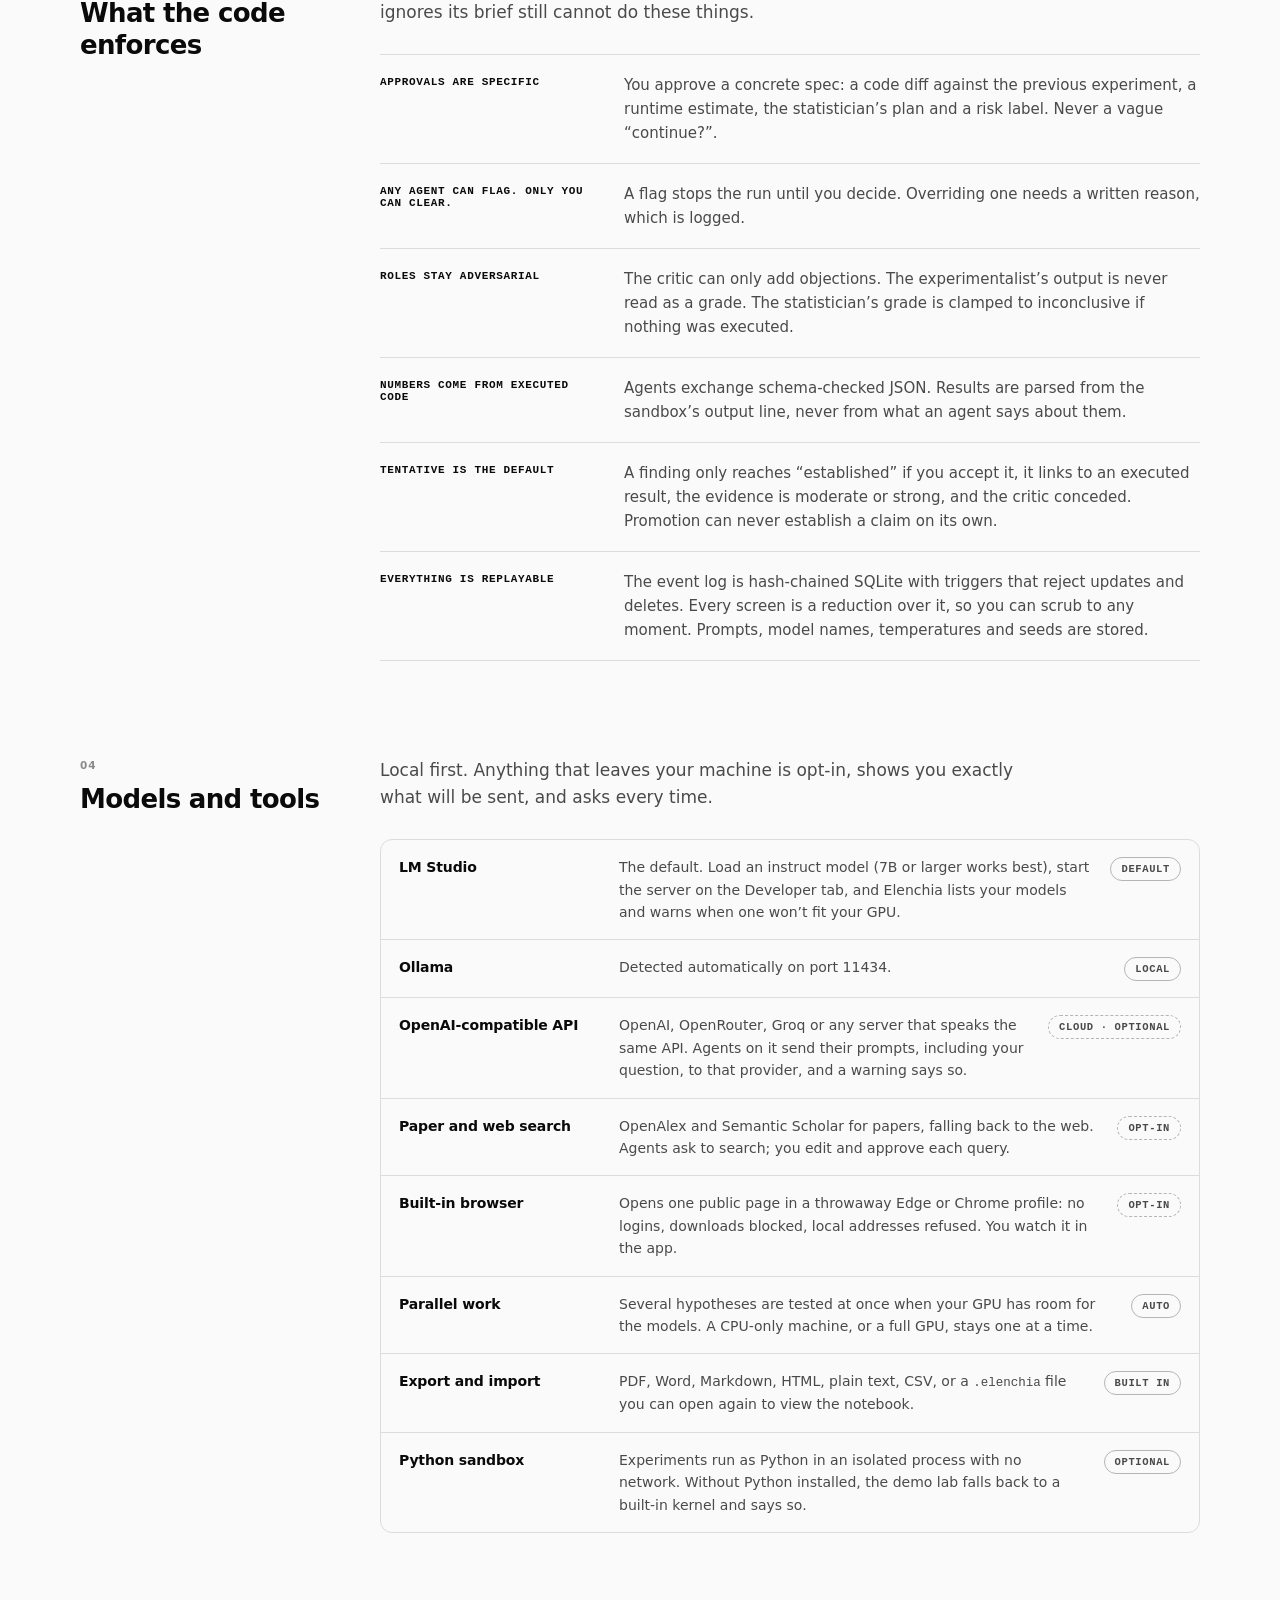
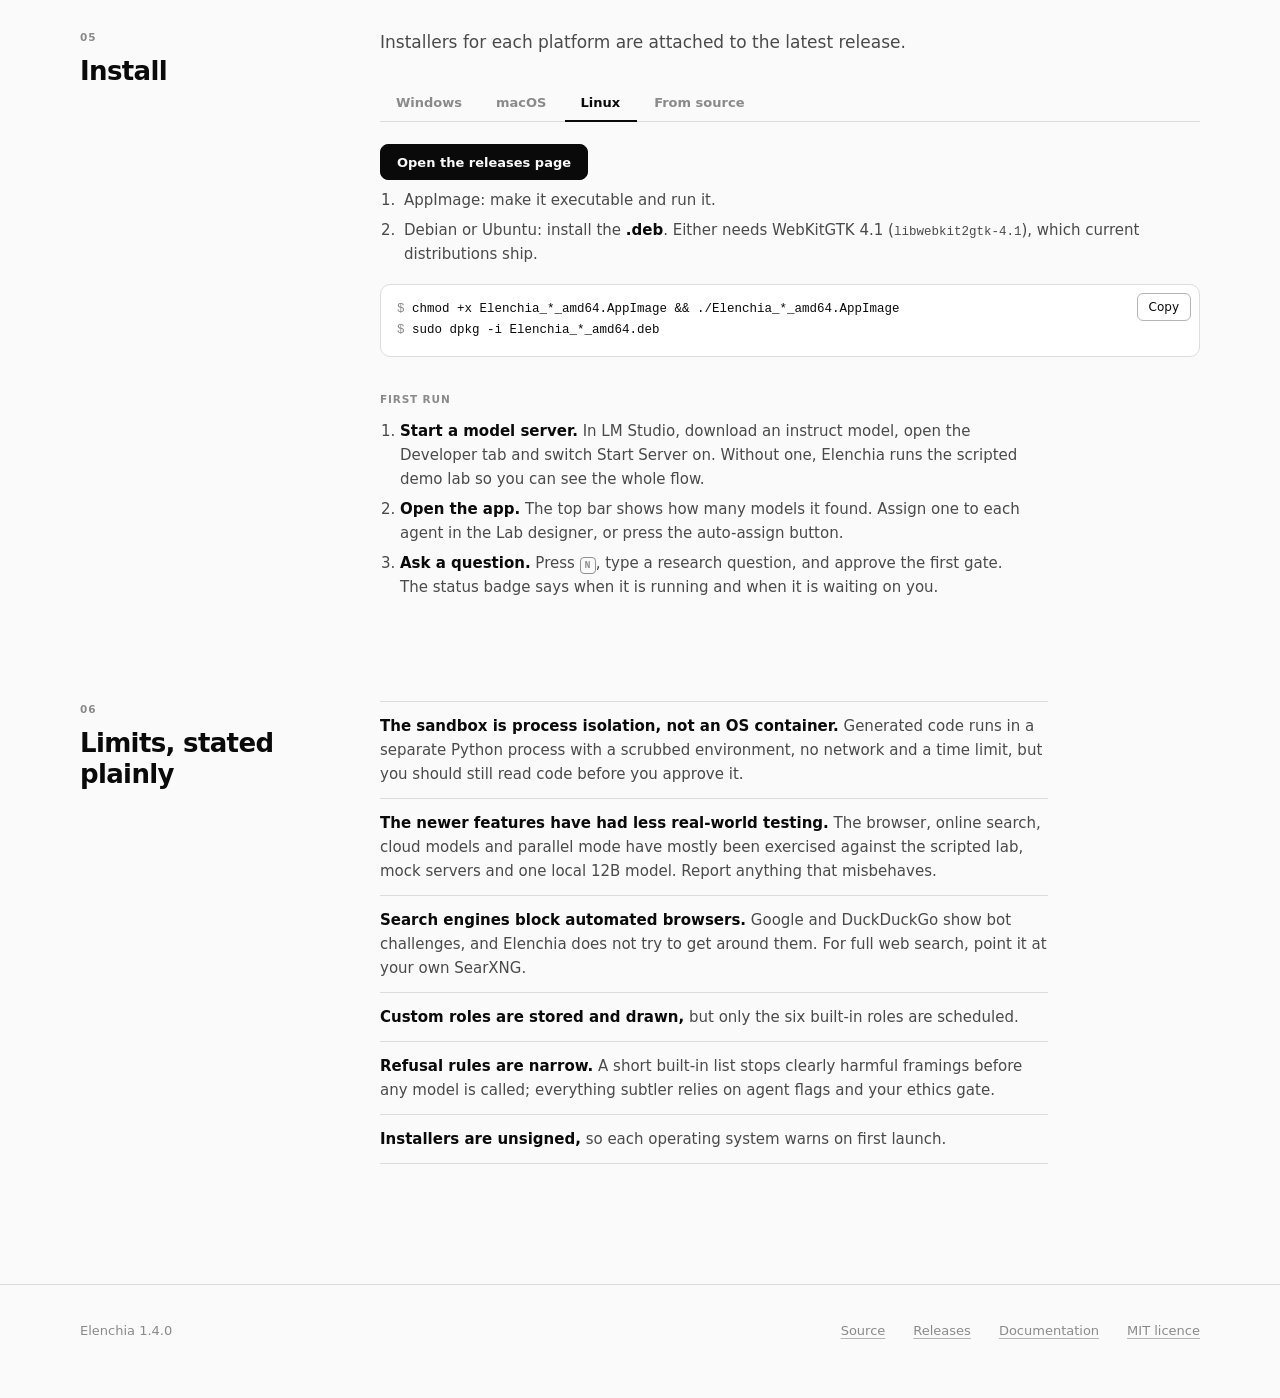
==== commit 055d5b75: "Mention the MIT licence on the site and in the README Co-Authored-By: Claude Sonnet 5.5 <noreply@ant" ====
--- a/site/index.html
+++ b/site/index.html
@@ -240,6 +240,7 @@
     <a href="https://github.com/realaaravdas/Elenchia">Source</a>
     <a href="https://github.com/realaaravdas/Elenchia/releases">Releases</a>
     <a href="https://github.com/realaaravdas/Elenchia#readme">Documentation</a>
+    <a href="https://github.com/realaaravdas/Elenchia/blob/production/LICENSE">MIT licence</a>
   </div>
 </footer>
 
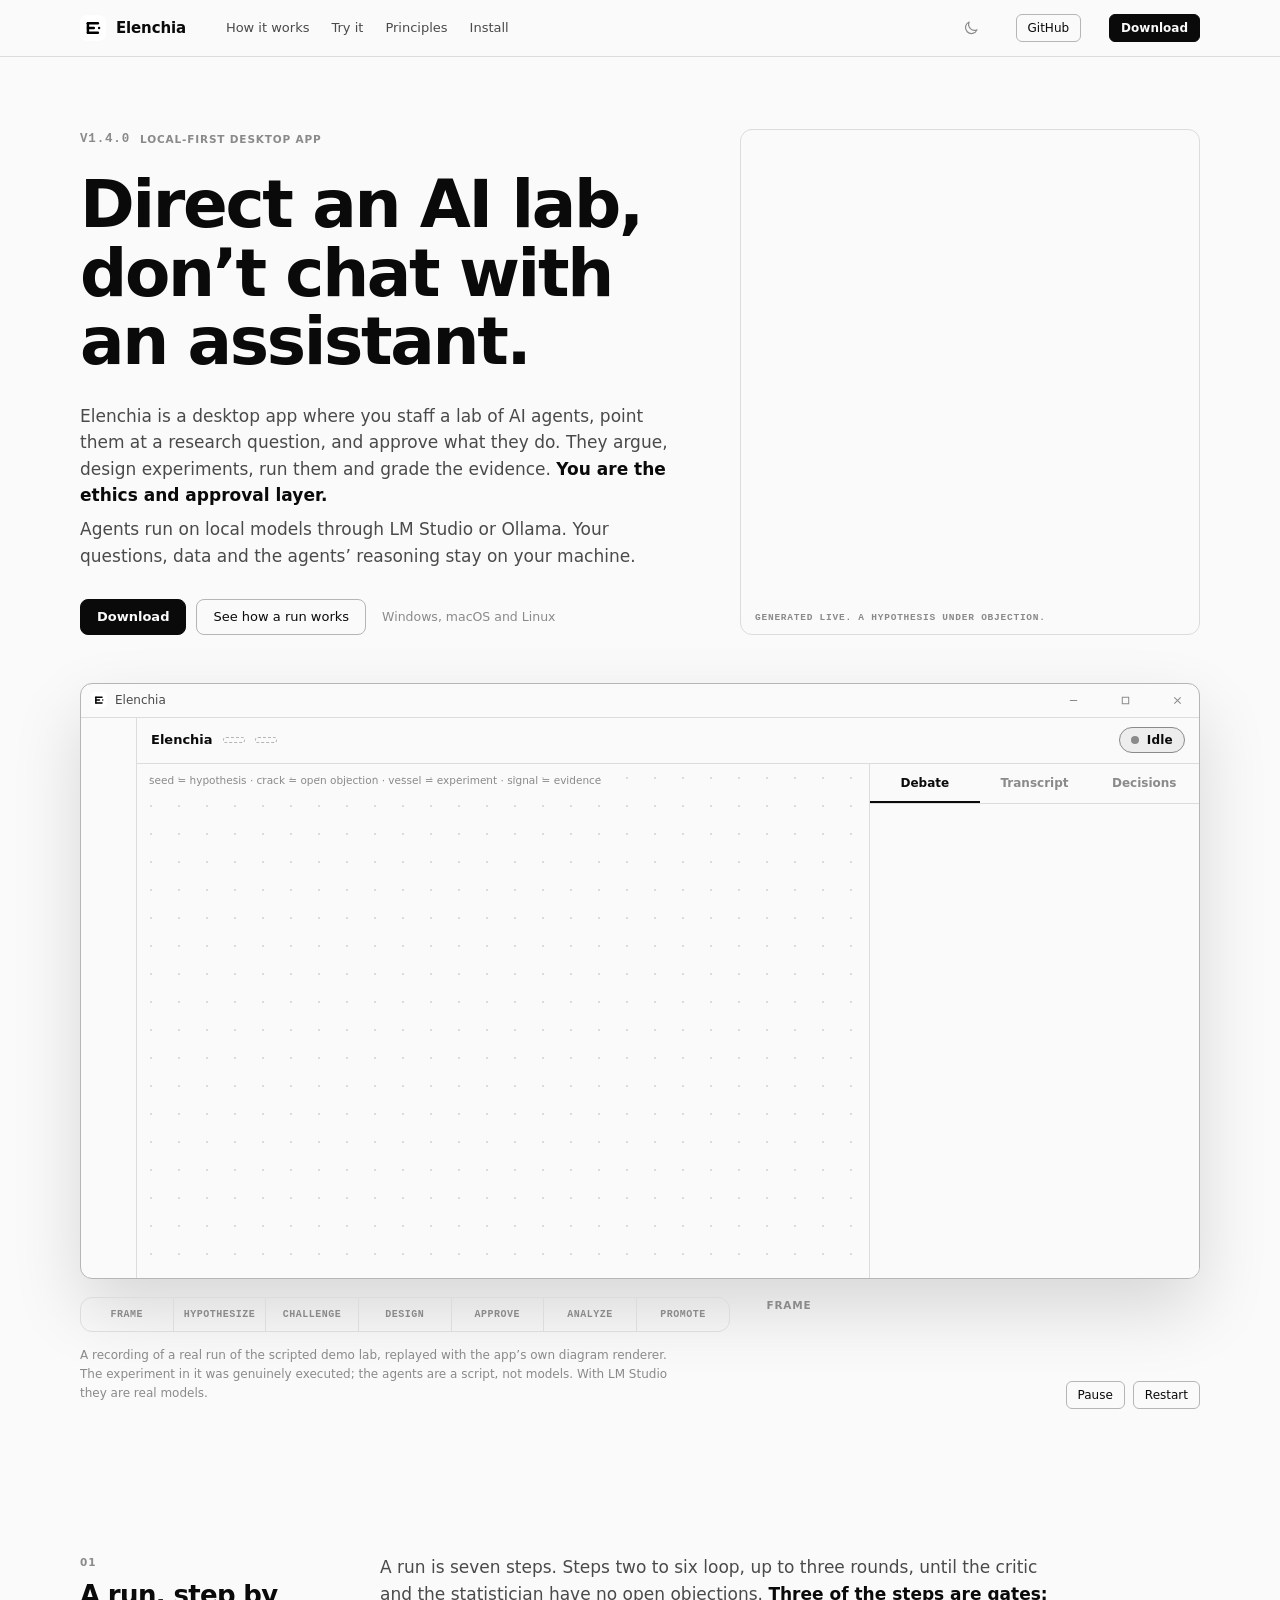
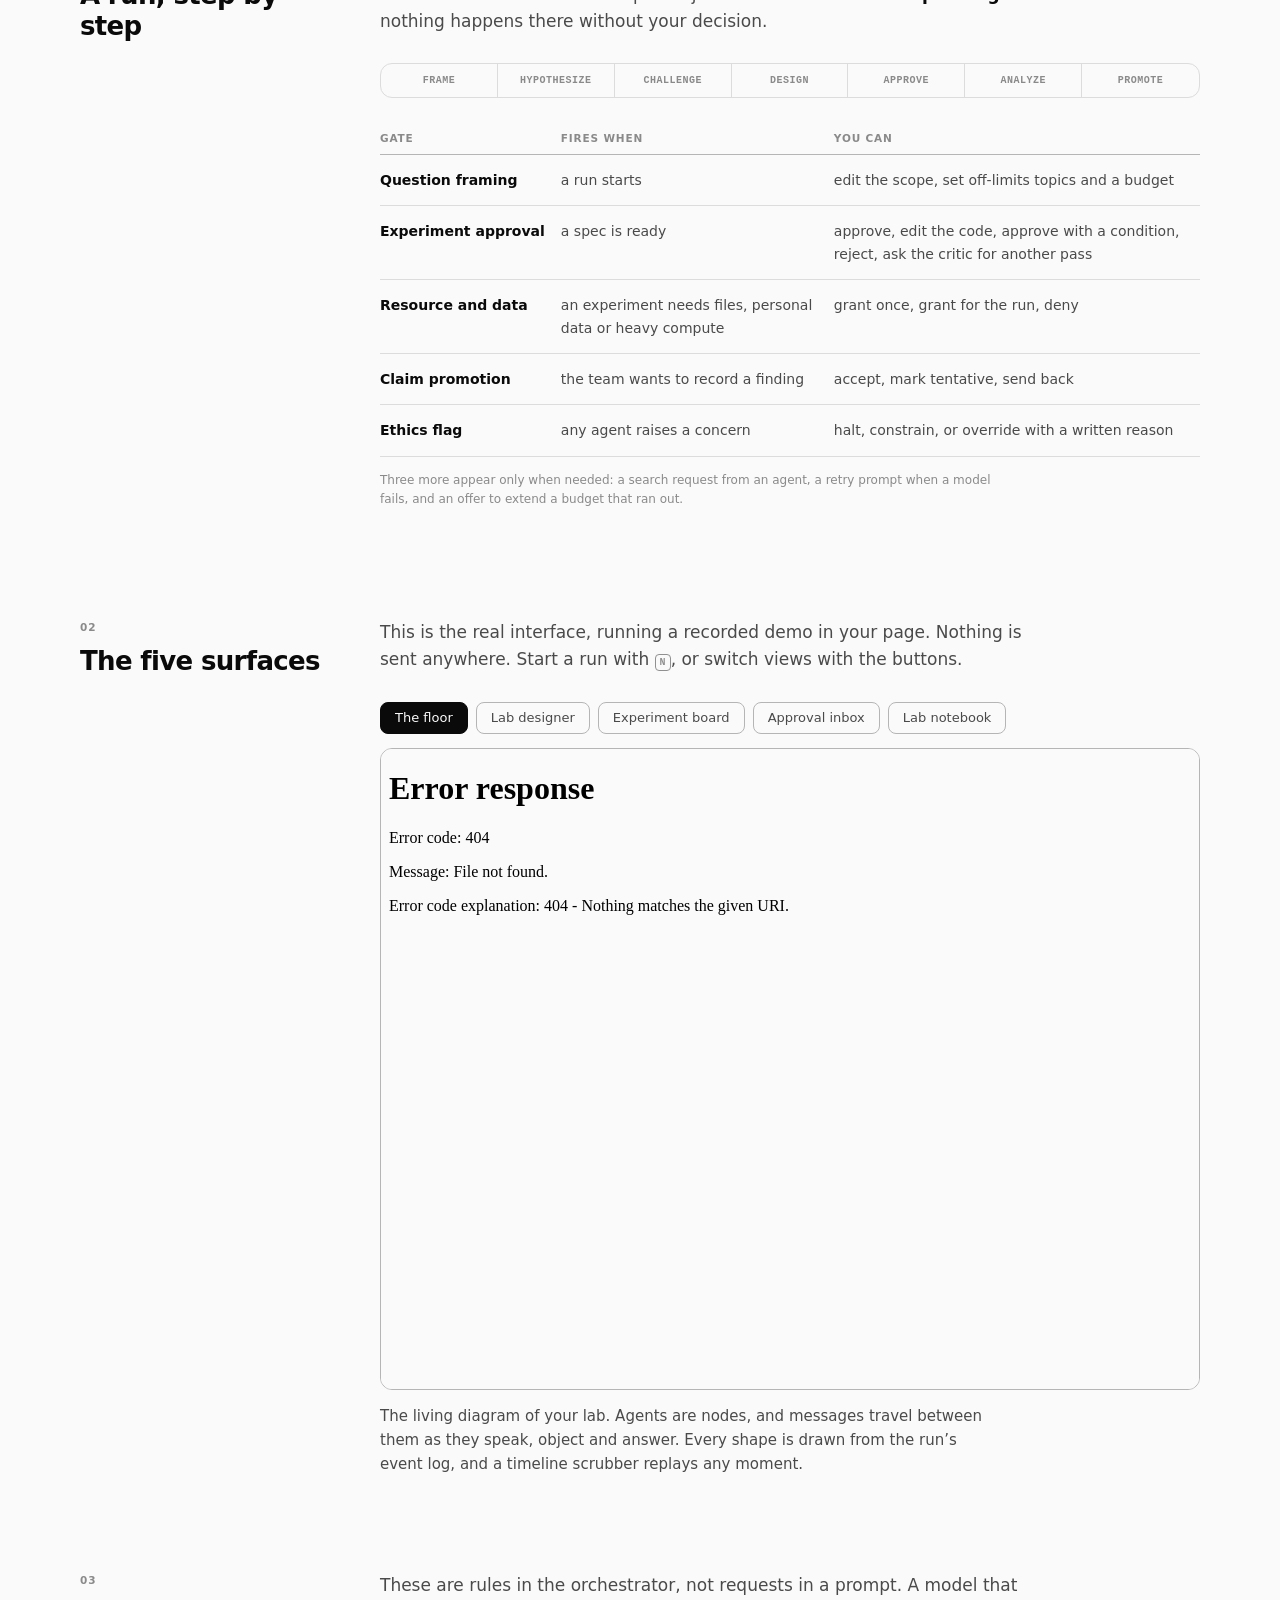
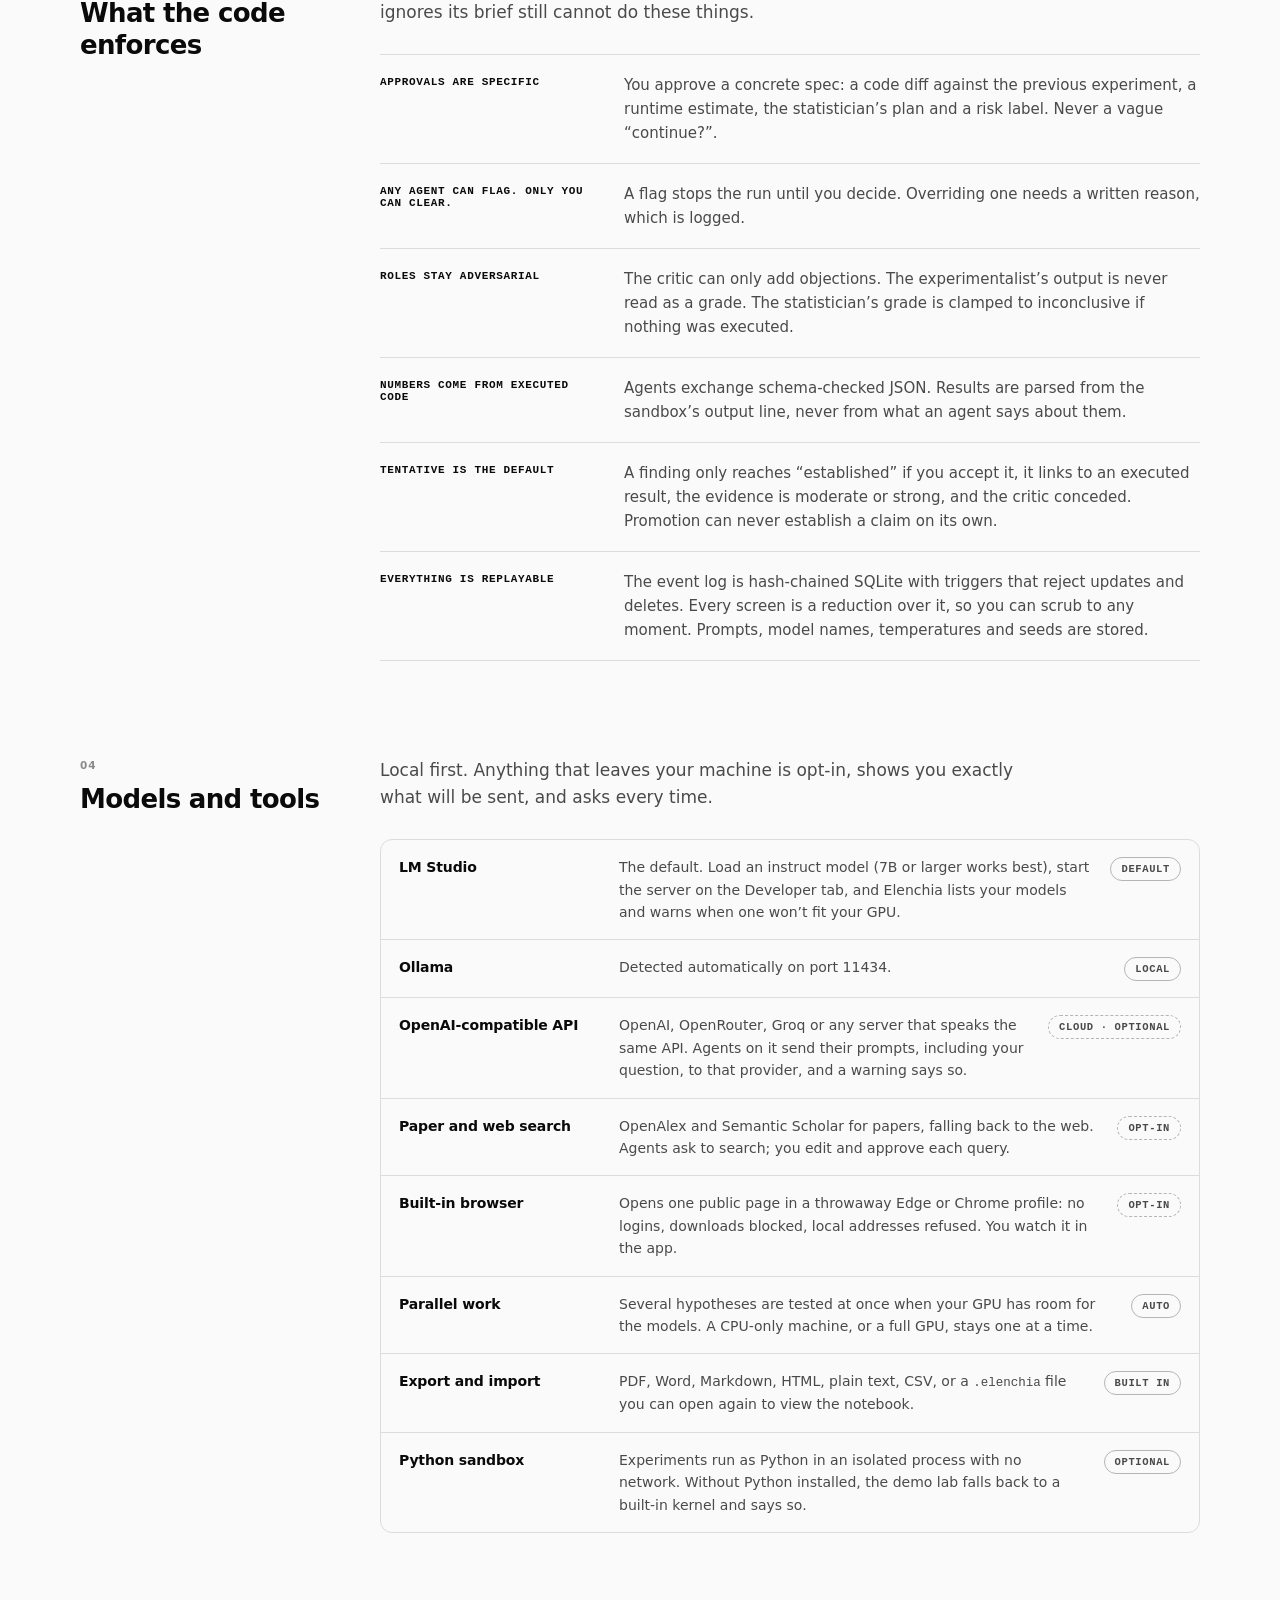
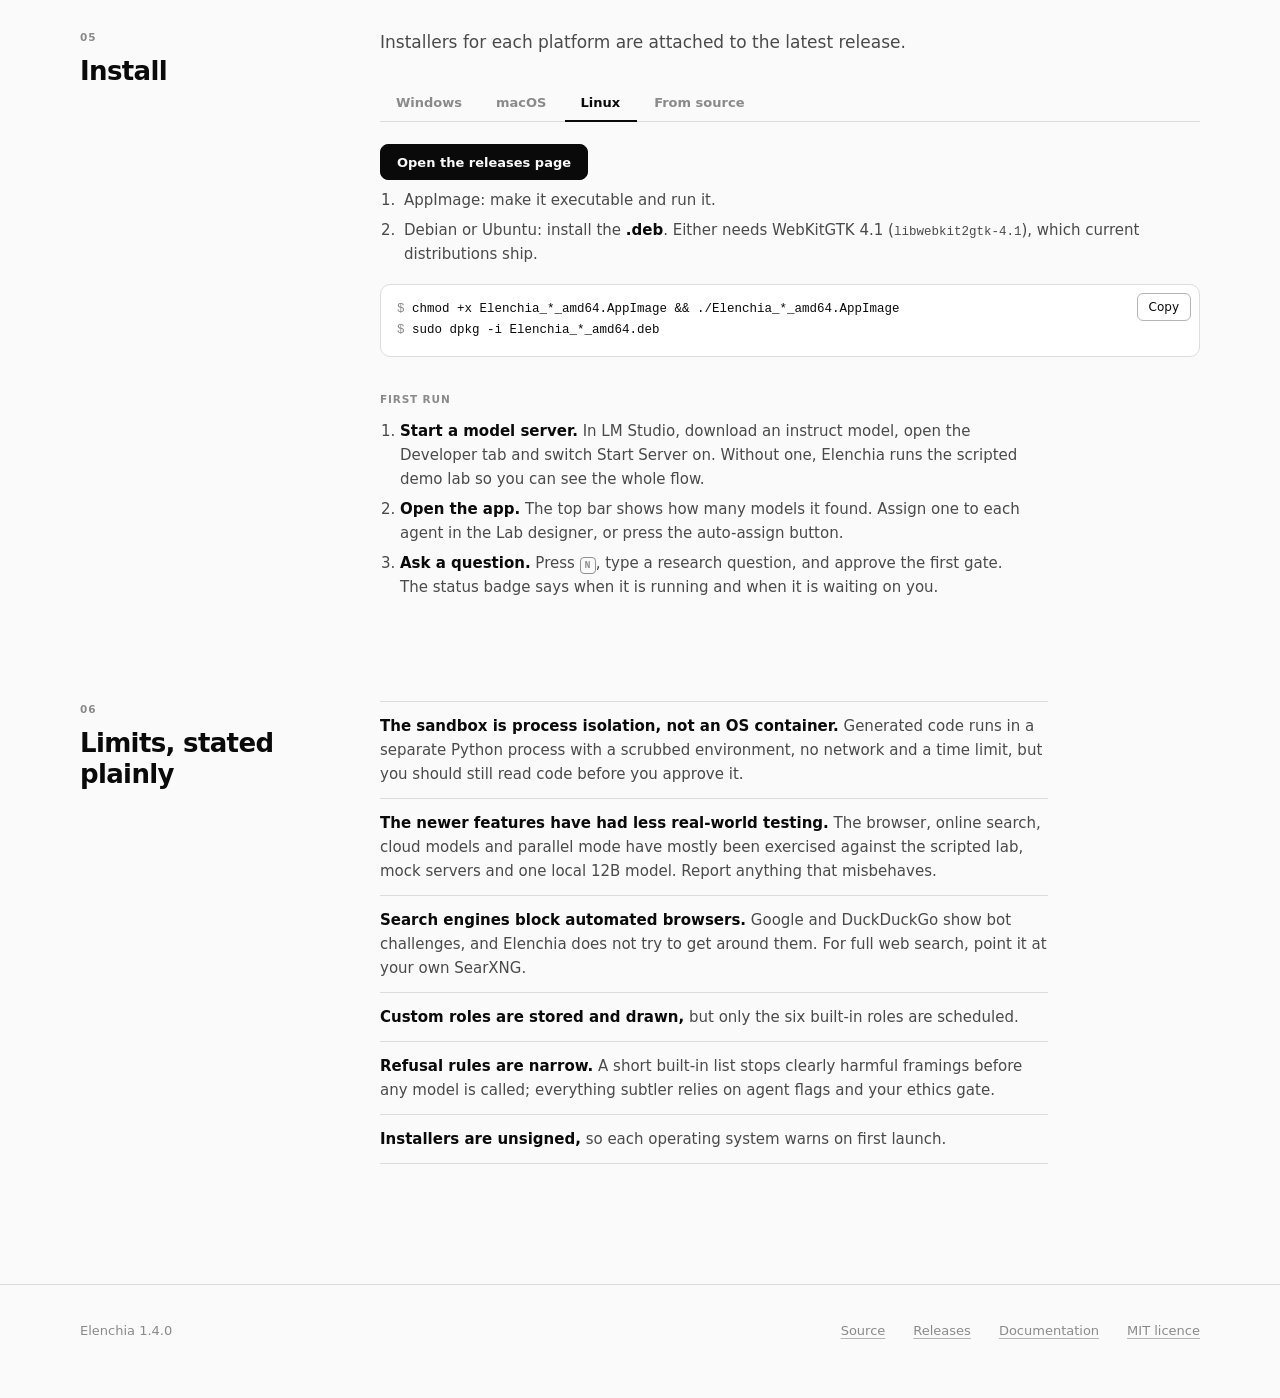
==== commit 92d9905d: "Site: live generated illustration beside the hero copy A canvas in the app's own visual language: ag" ====
--- a/site/index.html
+++ b/site/index.html
@@ -22,7 +22,7 @@
     </nav>
     <div class="grow"></div>
     <button class="iconbtn" id="theme" aria-label="Switch light or dark theme" title="Switch light or dark theme"></button>
-    <a class="btn sm" href="https://github.com/realaaravdas/Elenchia">GitHub</a>
+    <a class="btn sm" href="https://github.com/realaaravdas/elenchia">GitHub</a>
     <a class="btn primary sm" href="#install">Download</a>
   </div>
 </header>
@@ -30,14 +30,22 @@
 <main id="top">
 <section class="hero">
   <div class="wrap">
+    <div class="hero-grid">
+    <div class="hero-copy">
     <div class="cap"><span class="mono" id="ver">v1.4.0</span><span>Local-first desktop app</span></div>
     <h1>Direct an AI lab, don’t chat with an assistant.</h1>
     <p class="lede">Elenchia is a desktop app where you staff a lab of AI agents, point them at a research question, and approve what they do. They argue, design experiments, run them and grade the evidence. <b>You are the ethics and approval layer.</b></p>
     <p class="lede" style="margin-top:-6px">Agents run on local models through LM Studio or Ollama. Your questions, data and the agents’ reasoning stay on your machine.</p>
     <div class="cta">
-      <a class="btn primary" id="cta-dl" href="https://github.com/realaaravdas/Elenchia/releases">Download</a>
+      <a class="btn primary" id="cta-dl" href="https://github.com/realaaravdas/elenchia/releases">Download</a>
       <a class="btn" href="#how">See how a run works</a>
       <span class="note" id="cta-note">Windows, macOS and Linux</span>
+    </div>
+    </div>
+    <figure class="art" id="art" aria-label="Generated illustration of a hypothesis under objection">
+      <canvas id="art-canvas" aria-hidden="true"></canvas>
+      <figcaption>Generated live. A hypothesis under objection.</figcaption>
+    </figure>
     </div>
 
     <div class="demo" id="demo" aria-label="Animation of a recorded Elenchia run">
@@ -201,9 +209,9 @@
           <li>Install Rust (stable). On Windows that means the MSVC toolchain; on Linux, the WebKitGTK and GTK development packages.</li>
           <li>There is no Node toolchain: the interface is plain HTML, CSS and JavaScript.</li>
         </ol>
-        <pre><span class="p">$ </span>git clone https://github.com/realaaravdas/Elenchia.git
+        <pre><span class="p">$ </span>git clone https://github.com/realaaravdas/elenchia.git
 <span class="p">$ </span>cd Elenchia
-<span class="p">$ </span>cargo run --manifest-path src-tauri/Cargo.toml<button class="btn sm copy" type="button" data-copy="git clone https://github.com/realaaravdas/Elenchia.git&#10;cd Elenchia&#10;cargo run --manifest-path src-tauri/Cargo.toml">Copy</button></pre>
+<span class="p">$ </span>cargo run --manifest-path src-tauri/Cargo.toml<button class="btn sm copy" type="button" data-copy="git clone https://github.com/realaaravdas/elenchia.git&#10;cd Elenchia&#10;cargo run --manifest-path src-tauri/Cargo.toml">Copy</button></pre>
       </div>
 
       <div class="cap" style="margin:34px 0 12px">First run</div>
@@ -237,14 +245,15 @@
   <div class="wrap">
     <span>Elenchia <span id="ver2">1.4.0</span></span>
     <span class="grow"></span>
-    <a href="https://github.com/realaaravdas/Elenchia">Source</a>
-    <a href="https://github.com/realaaravdas/Elenchia/releases">Releases</a>
-    <a href="https://github.com/realaaravdas/Elenchia#readme">Documentation</a>
-    <a href="https://github.com/realaaravdas/Elenchia/blob/production/LICENSE">MIT licence</a>
+    <a href="https://github.com/realaaravdas/elenchia">Source</a>
+    <a href="https://github.com/realaaravdas/elenchia/releases">Releases</a>
+    <a href="https://github.com/realaaravdas/elenchia#readme">Documentation</a>
+    <a href="https://github.com/realaaravdas/elenchia/blob/production/LICENSE">MIT licence</a>
   </div>
 </footer>
 
 <script type="module" src="js/site.js"></script>
 <script type="module" src="js/demo.js"></script>
+<script type="module" src="js/art.js"></script>
 </body>
 </html>
--- a/site/css/site.css
+++ b/site/css/site.css
@@ -219,3 +219,12 @@
   .hero { padding-top: 44px; }
 }
 @media (prefers-reduced-motion: reduce) { html { scroll-behavior: auto; } .new, .status .dot, .tabs2 .ind { animation: none; transition: none; } }
+
+/* ---------- hero illustration ---------- */
+.hero-grid { display: grid; grid-template-columns: minmax(0, 1fr) minmax(320px, 460px); gap: 56px; align-items: stretch; }
+.hero-copy { min-width: 0; }
+.art { position: relative; margin: 0; border: 1px solid var(--line); border-radius: 12px; overflow: hidden; background: var(--bg); min-height: 440px; }
+.art canvas { position: absolute; inset: 0; width: 100%; height: 100%; display: block; }
+.art figcaption { position: absolute; left: 14px; bottom: 11px; font: 600 9.5px var(--mono); text-transform: uppercase; letter-spacing: .08em; color: var(--fg-mute); pointer-events: none; }
+@media (max-width: 980px) { .hero-grid { grid-template-columns: 1fr; gap: 36px; } .art { min-height: 340px; } }
+@media (max-width: 640px) { .art { min-height: 280px; } }
